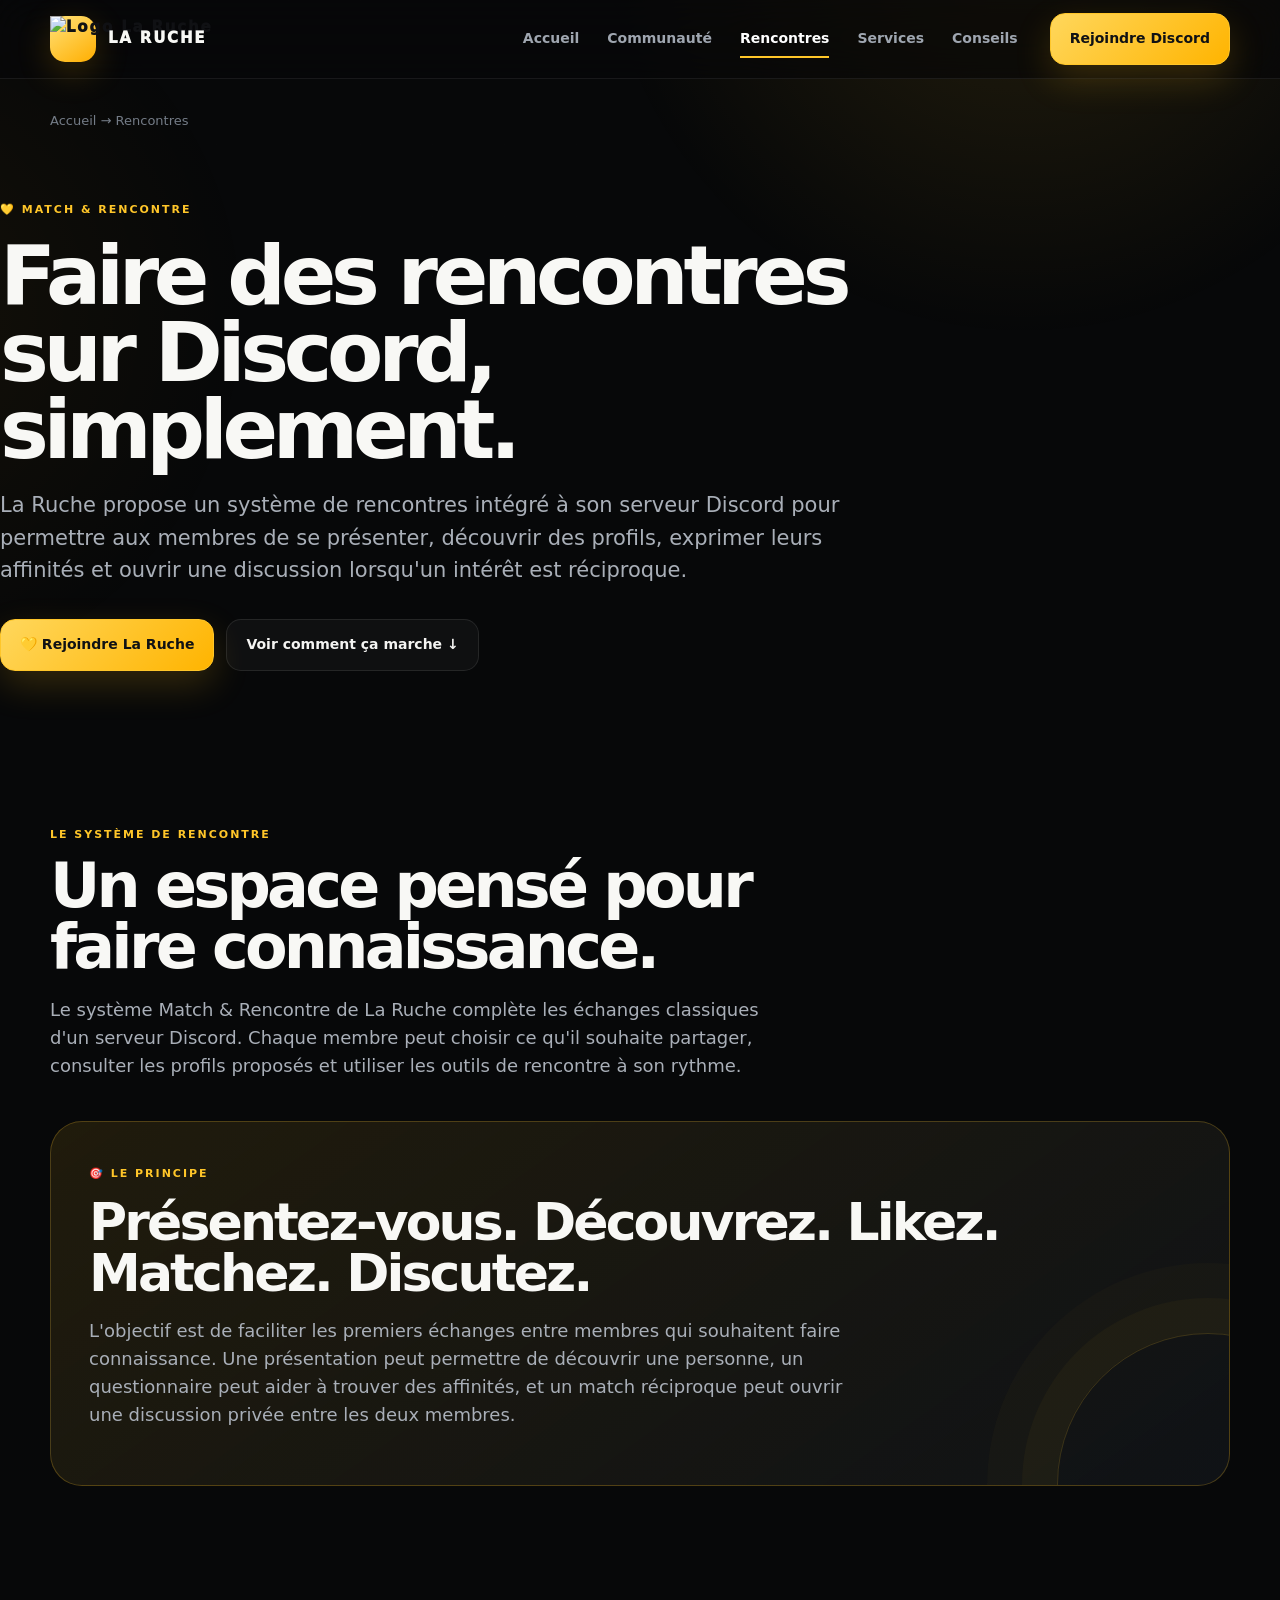
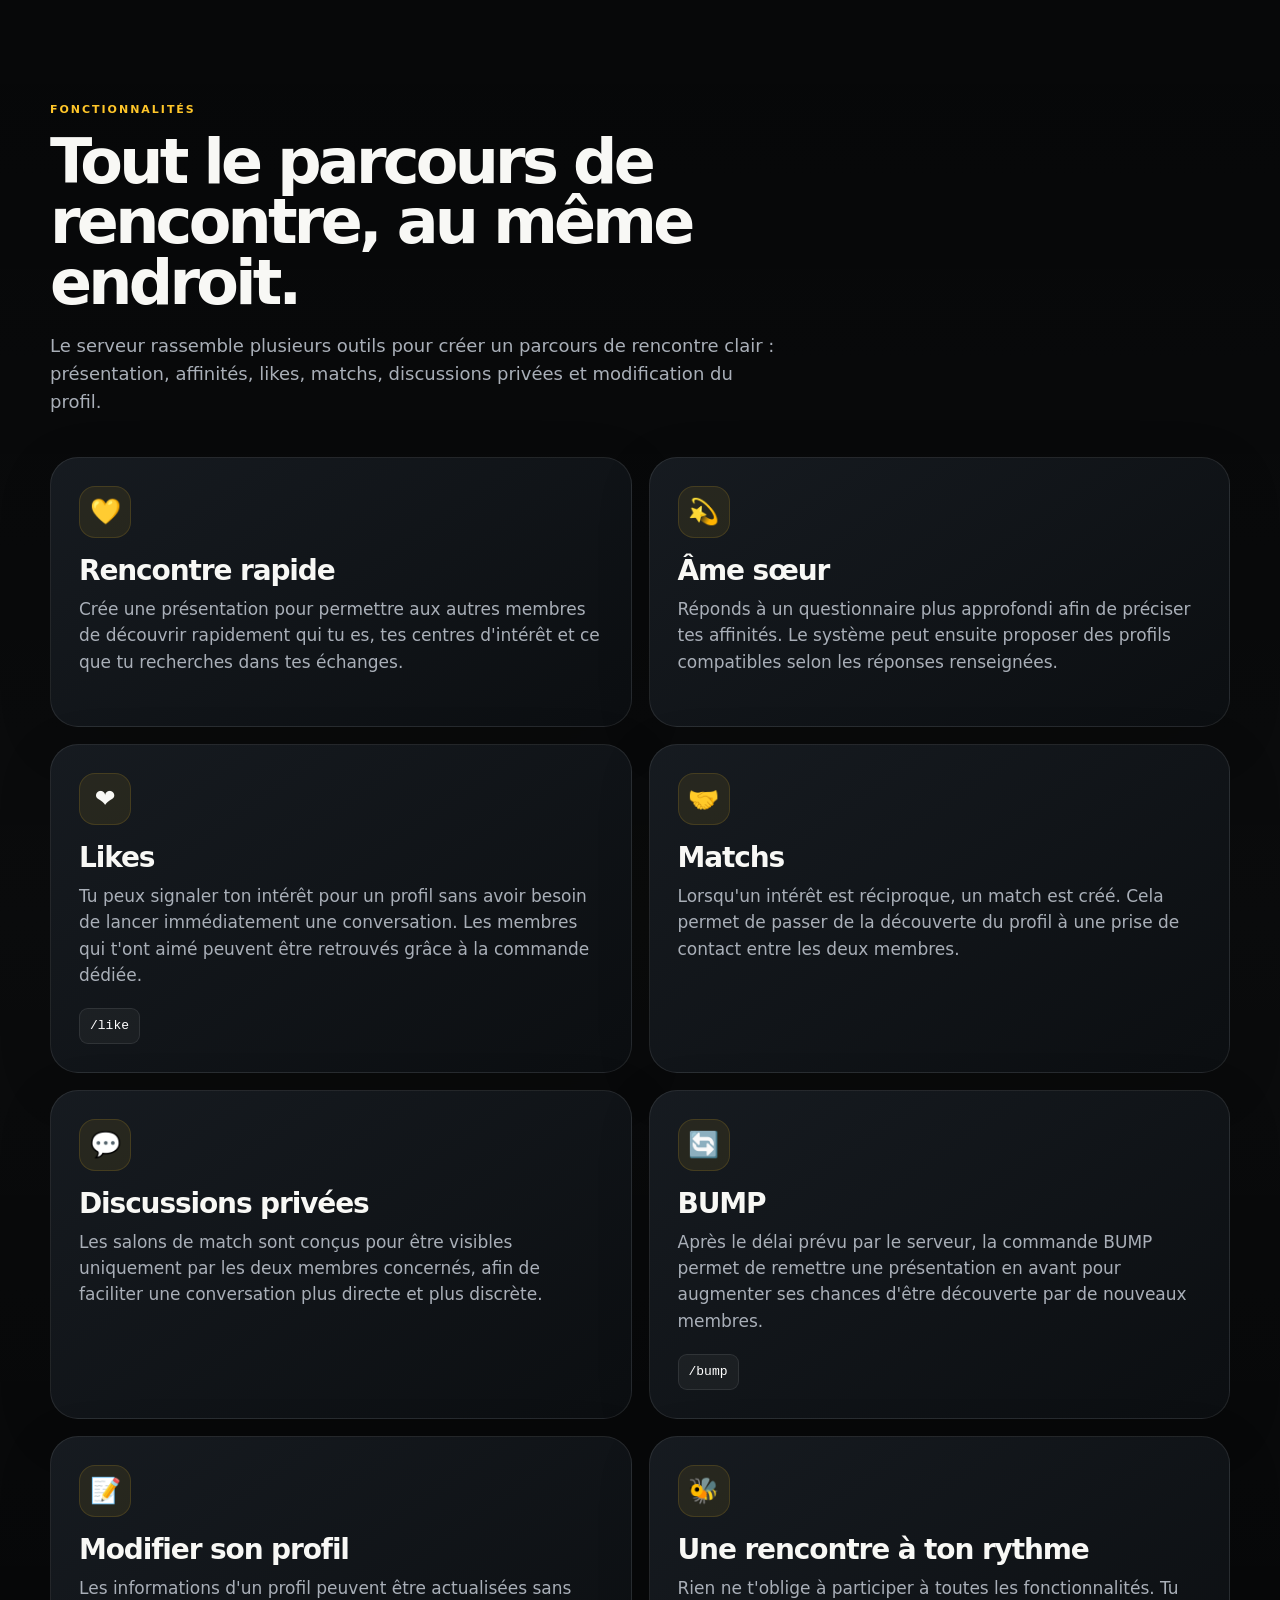
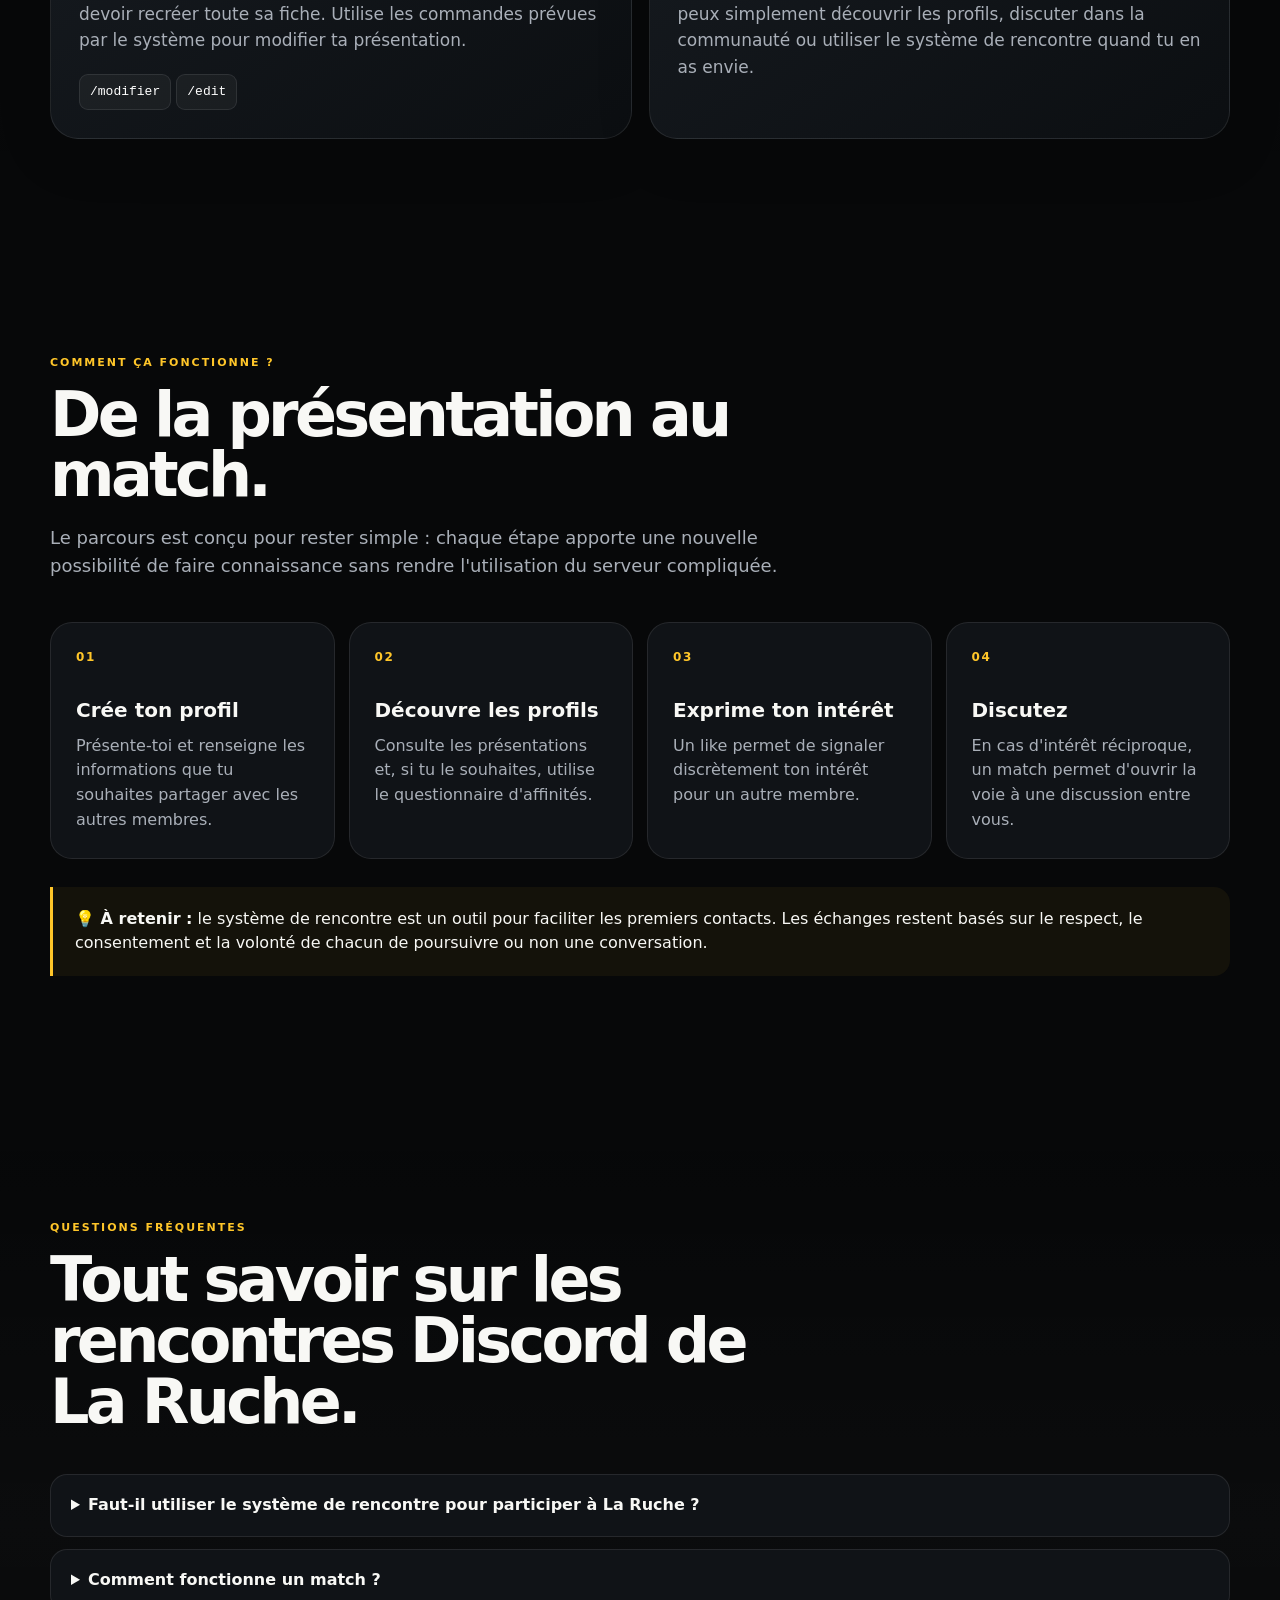
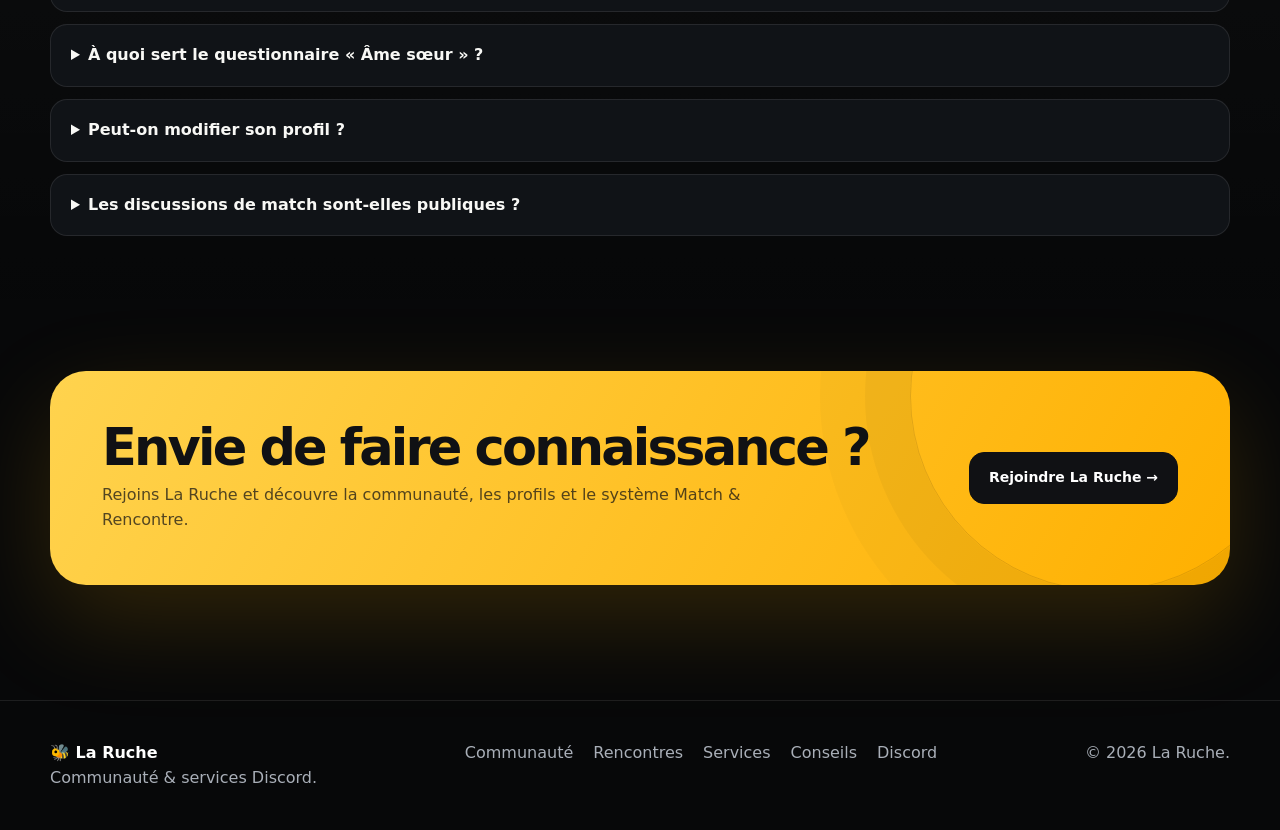
==== rencontres.html @ fea75d02 "Add files via upload" ====
<!doctype html>
<html lang="fr">
<head>
  <meta charset="utf-8">
  <meta name="viewport" content="width=device-width,initial-scale=1">
  <title>Rencontres Discord : Match & Rencontre | La Ruche</title>
  <meta name="description" content="Découvrez le système de rencontres Discord de La Ruche : rencontre rapide, questionnaire d'affinités, likes, matchs, discussions privées et profils personnalisés.">
  <meta name="robots" content="index,follow,max-image-preview:large">
  <link rel="canonical" href="https://laruche.raphael-etienne68.workers.dev/rencontres.html">
  <meta property="og:type" content="website">
  <meta property="og:title" content="Match & Rencontre sur Discord | La Ruche">
  <meta property="og:description" content="Faites connaissance avec les membres de La Ruche grâce à un système de profils, likes, matchs et discussions privées.">
  <meta property="og:url" content="https://laruche.raphael-etienne68.workers.dev/rencontres.html">
  <meta name="twitter:card" content="summary_large_image">
  <link rel="icon" href="/favicon.svg" type="image/svg+xml">
  <link rel="stylesheet" href="/styles.css">
  <style>
    .encounter-hero{padding:65px 0 45px}
    .encounter-hero h1{font-size:clamp(46px,7vw,82px);line-height:.94;letter-spacing:-.065em;margin:16px 0 20px;max-width:1000px}
    .encounter-hero .lead{max-width:850px}
    .encounter-grid{display:grid;grid-template-columns:repeat(2,1fr);gap:17px}
    .encounter-card{min-height:270px}
    .encounter-card .icon{font-size:25px}
    .encounter-card h2{font-size:28px;line-height:1.05;letter-spacing:-.04em;margin:18px 0 10px}
    .encounter-card p{font-size:17px;color:var(--muted);margin:0}
    .encounter-card .command{display:inline-block;margin-top:20px;padding:7px 10px;border:1px solid var(--line);background:rgba(255,255,255,.045);border-radius:9px;color:#fff;font-family:ui-monospace,SFMono-Regular,Menlo,monospace;font-size:13px}
    .encounter-highlight{position:relative;overflow:hidden;border:1px solid var(--line2);border-radius:32px;padding:38px;background:linear-gradient(145deg,rgba(255,198,41,.10),rgba(16,19,23,.96))}
    .encounter-highlight:after{content:"";position:absolute;width:300px;height:300px;right:-130px;bottom:-150px;border:1px solid rgba(255,198,41,.18);border-radius:50%;box-shadow:0 0 0 35px rgba(255,198,41,.035),0 0 0 70px rgba(255,198,41,.02)}
    .encounter-highlight h2{font-size:clamp(32px,4.5vw,52px);line-height:.98;letter-spacing:-.055em;margin:12px 0}
    .encounter-highlight p{max-width:760px;color:var(--muted);font-size:18px}
    .encounter-steps{display:grid;grid-template-columns:repeat(4,1fr);gap:14px}
    .encounter-step{padding:25px;border:1px solid var(--line);background:var(--panel);border-radius:22px}
    .encounter-step strong{display:block;color:var(--gold);font-size:12px;letter-spacing:.14em;margin-bottom:28px}
    .encounter-step h3{font-size:20px;margin:0 0 8px}
    .encounter-step p{color:var(--muted);margin:0}
    .encounter-note{border-left:3px solid var(--gold);background:rgba(255,198,41,.055);padding:20px 22px;border-radius:0 16px 16px 0;margin:28px 0}
    @media(max-width:950px){.encounter-grid,.encounter-steps{grid-template-columns:1fr 1fr}}
    @media(max-width:600px){.encounter-grid,.encounter-steps{grid-template-columns:1fr}.encounter-hero{padding-top:48px}.encounter-highlight{padding:28px}}
  </style>
</head>
<body>
<a class="skip" href="#contenu">Aller au contenu</a>

<nav class="nav">
  <div class="container nav-inner">
    <a class="brand" href="/">
      <span class="brand-mark logo-mark">
        <img src="/assets/laruche-logo.png" alt="Logo La Ruche" width="1254" height="1254">
      </span>
      <span>LA RUCHE</span>
    </a>
    <div class="nav-links">
      <a href="/">Accueil</a>
      <a href="/communaute.html">Communauté</a>
      <a href="/rencontres.html" class="active">Rencontres</a>
      <a href="/services.html">Services</a>
      <a href="/conseils.html">Conseils</a>
    </div>
    <a class="btn btn-gold nav-cta" data-invite href="https://discord.gg/laruche">Rejoindre Discord</a>
    <button class="menu-toggle" data-menu-toggle aria-expanded="false" aria-label="Ouvrir le menu">☰</button>
  </div>
  <div class="mobile-menu" data-mobile-menu>
    <a href="/">Accueil</a>
    <a href="/communaute.html">Communauté</a>
    <a href="/rencontres.html">Rencontres</a>
    <a href="/services.html">Services Discord</a>
    <a href="/conseils.html">Conseils</a>
    <a data-invite href="https://discord.gg/laruche">Rejoindre La Ruche</a>
  </div>
</nav>

<main id="contenu">
  <div class="container breadcrumb">Accueil → Rencontres</div>

  <header class="page-hero encounter-hero">
    <span class="tag">💛 Match & Rencontre</span>
    <h1>Faire des rencontres sur Discord, simplement.</h1>
    <p class="lead">
      La Ruche propose un système de rencontres intégré à son serveur Discord pour permettre aux membres
      de se présenter, découvrir des profils, exprimer leurs affinités et ouvrir une discussion lorsqu'un
      intérêt est réciproque.
    </p>
    <div class="actions">
      <a class="btn btn-gold" data-invite href="https://discord.gg/laruche">💛 Rejoindre La Ruche</a>
      <a class="btn btn-ghost" href="#fonctionnement">Voir comment ça marche ↓</a>
    </div>
  </header>

  <section class="section" id="fonctionnement">
    <div class="container">
      <div class="section-head">
        <span class="tag">Le système de rencontre</span>
        <h2>Un espace pensé pour faire connaissance.</h2>
        <p>
          Le système Match & Rencontre de La Ruche complète les échanges classiques d'un serveur Discord.
          Chaque membre peut choisir ce qu'il souhaite partager, consulter les profils proposés et utiliser
          les outils de rencontre à son rythme.
        </p>
      </div>

      <div class="encounter-highlight">
        <span class="tag">🎯 Le principe</span>
        <h2>Présentez-vous. Découvrez. Likez. Matchez. Discutez.</h2>
        <p>
          L'objectif est de faciliter les premiers échanges entre membres qui souhaitent faire connaissance.
          Une présentation peut permettre de découvrir une personne, un questionnaire peut aider à trouver
          des affinités, et un match réciproque peut ouvrir une discussion privée entre les deux membres.
        </p>
      </div>
    </div>
  </section>

  <section class="section dark">
    <div class="container">
      <div class="section-head">
        <span class="tag">Fonctionnalités</span>
        <h2>Tout le parcours de rencontre, au même endroit.</h2>
        <p>
          Le serveur rassemble plusieurs outils pour créer un parcours de rencontre clair : présentation,
          affinités, likes, matchs, discussions privées et modification du profil.
        </p>
      </div>

      <div class="encounter-grid">
        <article class="card encounter-card">
          <div class="icon">💛</div>
          <h2>Rencontre rapide</h2>
          <p>
            Crée une présentation pour permettre aux autres membres de découvrir rapidement qui tu es,
            tes centres d'intérêt et ce que tu recherches dans tes échanges.
          </p>
        </article>

        <article class="card encounter-card">
          <div class="icon">💫</div>
          <h2>Âme sœur</h2>
          <p>
            Réponds à un questionnaire plus approfondi afin de préciser tes affinités. Le système peut
            ensuite proposer des profils compatibles selon les réponses renseignées.
          </p>
        </article>

        <article class="card encounter-card">
          <div class="icon">❤️</div>
          <h2>Likes</h2>
          <p>
            Tu peux signaler ton intérêt pour un profil sans avoir besoin de lancer immédiatement une
            conversation. Les membres qui t'ont aimé peuvent être retrouvés grâce à la commande dédiée.
          </p>
          <span class="command">/like</span>
        </article>

        <article class="card encounter-card">
          <div class="icon">🤝</div>
          <h2>Matchs</h2>
          <p>
            Lorsqu'un intérêt est réciproque, un match est créé. Cela permet de passer de la découverte
            du profil à une prise de contact entre les deux membres.
          </p>
        </article>

        <article class="card encounter-card">
          <div class="icon">💬</div>
          <h2>Discussions privées</h2>
          <p>
            Les salons de match sont conçus pour être visibles uniquement par les deux membres concernés,
            afin de faciliter une conversation plus directe et plus discrète.
          </p>
        </article>

        <article class="card encounter-card">
          <div class="icon">🔄</div>
          <h2>BUMP</h2>
          <p>
            Après le délai prévu par le serveur, la commande BUMP permet de remettre une présentation
            en avant pour augmenter ses chances d'être découverte par de nouveaux membres.
          </p>
          <span class="command">/bump</span>
        </article>

        <article class="card encounter-card">
          <div class="icon">📝</div>
          <h2>Modifier son profil</h2>
          <p>
            Les informations d'un profil peuvent être actualisées sans devoir recréer toute sa fiche.
            Utilise les commandes prévues par le système pour modifier ta présentation.
          </p>
          <span class="command">/modifier</span>
          <span class="command">/edit</span>
        </article>

        <article class="card encounter-card">
          <div class="icon">🐝</div>
          <h2>Une rencontre à ton rythme</h2>
          <p>
            Rien ne t'oblige à participer à toutes les fonctionnalités. Tu peux simplement découvrir
            les profils, discuter dans la communauté ou utiliser le système de rencontre quand tu en as envie.
          </p>
        </article>
      </div>
    </div>
  </section>

  <section class="section">
    <div class="container">
      <div class="section-head">
        <span class="tag">Comment ça fonctionne ?</span>
        <h2>De la présentation au match.</h2>
        <p>
          Le parcours est conçu pour rester simple : chaque étape apporte une nouvelle possibilité de
          faire connaissance sans rendre l'utilisation du serveur compliquée.
        </p>
      </div>

      <div class="encounter-steps">
        <article class="encounter-step">
          <strong>01</strong>
          <h3>Crée ton profil</h3>
          <p>Présente-toi et renseigne les informations que tu souhaites partager avec les autres membres.</p>
        </article>
        <article class="encounter-step">
          <strong>02</strong>
          <h3>Découvre les profils</h3>
          <p>Consulte les présentations et, si tu le souhaites, utilise le questionnaire d'affinités.</p>
        </article>
        <article class="encounter-step">
          <strong>03</strong>
          <h3>Exprime ton intérêt</h3>
          <p>Un like permet de signaler discrètement ton intérêt pour un autre membre.</p>
        </article>
        <article class="encounter-step">
          <strong>04</strong>
          <h3>Discutez</h3>
          <p>En cas d'intérêt réciproque, un match permet d'ouvrir la voie à une discussion entre vous.</p>
        </article>
      </div>

      <div class="encounter-note">
        <strong>💡 À retenir :</strong>
        le système de rencontre est un outil pour faciliter les premiers contacts. Les échanges restent
        basés sur le respect, le consentement et la volonté de chacun de poursuivre ou non une conversation.
      </div>
    </div>
  </section>

  <section class="section dark">
    <div class="container">
      <div class="section-head">
        <span class="tag">Questions fréquentes</span>
        <h2>Tout savoir sur les rencontres Discord de La Ruche.</h2>
      </div>

      <div class="faq">
        <details>
          <summary>Faut-il utiliser le système de rencontre pour participer à La Ruche ?</summary>
          <p>Non. Le système Match & Rencontre est une fonctionnalité du serveur. Tu peux participer à la communauté, discuter et jouer sans créer de profil de rencontre.</p>
        </details>
        <details>
          <summary>Comment fonctionne un match ?</summary>
          <p>Un match intervient lorsqu'un intérêt est réciproque. Le système peut alors permettre aux deux membres concernés d'accéder à une discussion dédiée.</p>
        </details>
        <details>
          <summary>À quoi sert le questionnaire « Âme sœur » ?</summary>
          <p>Il sert à recueillir davantage d'informations sur les goûts et préférences renseignés par un membre afin de proposer des profils présentant des affinités.</p>
        </details>
        <details>
          <summary>Peut-on modifier son profil ?</summary>
          <p>Oui. Les commandes prévues par le système permettent de modifier les informations d'un profil sans devoir recommencer toute la démarche.</p>
        </details>
        <details>
          <summary>Les discussions de match sont-elles publiques ?</summary>
          <p>Le fonctionnement prévu par La Ruche limite la visibilité des salons de match aux deux membres concernés.</p>
        </details>
      </div>
    </div>
  </section>

  <section class="cta">
    <div class="container">
      <div class="cta-box reveal">
        <div>
          <h2>Envie de faire connaissance ?</h2>
          <p>Rejoins La Ruche et découvre la communauté, les profils et le système Match & Rencontre.</p>
        </div>
        <a class="btn" data-invite href="https://discord.gg/laruche">Rejoindre La Ruche →</a>
        <div class="cta-pattern"></div>
      </div>
    </div>
  </section>
</main>

<footer>
  <div class="container footer-inner">
    <div>
      <div class="footer-brand">🐝 La Ruche</div>
      <div>Communauté & services Discord.</div>
    </div>
    <div class="footer-links">
      <a href="/communaute.html">Communauté</a>
      <a href="/rencontres.html">Rencontres</a>
      <a href="/services.html">Services</a>
      <a href="/conseils.html">Conseils</a>
      <a data-invite href="https://discord.gg/laruche">Discord</a>
    </div>
    <div>© <span data-year></span> La Ruche.</div>
  </div>
</footer>

<script src="/script.js"></script>
<script type="application/ld+json">
{
  "@context":"https://schema.org",
  "@type":"WebPage",
  "name":"Match & Rencontre sur Discord | La Ruche",
  "url":"https://laruche.raphael-etienne68.workers.dev/rencontres.html",
  "inLanguage":"fr-FR",
  "description":"Système de rencontres Discord de La Ruche avec profils, likes, matchs, discussions privées et questionnaire d'affinités.",
  "isPartOf":{"@type":"WebSite","name":"La Ruche","url":"https://laruche.raphael-etienne68.workers.dev/"}
}
</script>
<script type="application/ld+json">
{
  "@context":"https://schema.org",
  "@type":"FAQPage",
  "mainEntity":[
    {"@type":"Question","name":"Faut-il utiliser le système de rencontre pour participer à La Ruche ?","acceptedAnswer":{"@type":"Answer","text":"Non. Le système Match & Rencontre est une fonctionnalité du serveur. Tu peux participer à la communauté, discuter et jouer sans créer de profil de rencontre."}},
    {"@type":"Question","name":"Comment fonctionne un match ?","acceptedAnswer":{"@type":"Answer","text":"Un match intervient lorsqu'un intérêt est réciproque et peut permettre aux deux membres concernés d'accéder à une discussion dédiée."}},
    {"@type":"Question","name":"À quoi sert le questionnaire Âme sœur ?","acceptedAnswer":{"@type":"Answer","text":"Il recueille davantage d'informations sur les goûts et préférences renseignés par un membre afin de proposer des profils présentant des affinités."}},
    {"@type":"Question","name":"Peut-on modifier son profil ?","acceptedAnswer":{"@type":"Answer","text":"Oui. Les commandes prévues par le système permettent de modifier les informations d'un profil."}},
    {"@type":"Question","name":"Les discussions de match sont-elles publiques ?","acceptedAnswer":{"@type":"Answer","text":"Le fonctionnement prévu par La Ruche limite la visibilité des salons de match aux deux membres concernés."}}
  ]
}
</script>
</body>
</html>
---- styles.css ----
:root{
  --bg:#070809;--bg2:#0b0d0f;--panel:#101317;--panel2:#14181d;--panel3:#191e24;
  --gold:#ffc629;--gold2:#ffb000;--gold3:#ffe27a;--ink:#101114;--text:#f8f8f5;--muted:#a9afb8;--muted2:#747c87;
  --line:rgba(255,255,255,.09);--line2:rgba(255,198,41,.24);--max:1180px;--radius:28px;
  --shadow:0 30px 90px rgba(0,0,0,.34);--ease:cubic-bezier(.2,.75,.2,1)
}
*{box-sizing:border-box}html{scroll-behavior:smooth}body{margin:0;background:var(--bg);color:var(--text);font-family:Inter,ui-sans-serif,system-ui,-apple-system,BlinkMacSystemFont,"Segoe UI",sans-serif;line-height:1.55;-webkit-font-smoothing:antialiased;overflow-x:hidden}body:before{content:"";position:fixed;inset:0;pointer-events:none;z-index:-2;background:radial-gradient(circle at 80% -10%,rgba(255,198,41,.12),transparent 30%),radial-gradient(circle at -10% 35%,rgba(255,174,0,.06),transparent 25%)}body:after{content:"";position:fixed;inset:0;pointer-events:none;z-index:-1;opacity:.32;background-image:linear-gradient(rgba(255,255,255,.018) 1px,transparent 1px),linear-gradient(90deg,rgba(255,255,255,.018) 1px,transparent 1px);background-size:72px 72px;mask-image:linear-gradient(to bottom,black,transparent 80%)}
a{color:inherit;text-decoration:none}.container{width:min(calc(100% - 48px),var(--max));margin:auto}.skip{position:absolute;left:-999px;top:10px}.skip:focus{left:10px;z-index:999;background:#fff;color:#000;padding:10px 14px;border-radius:8px}
.nav{position:sticky;top:0;z-index:100;background:rgba(7,8,9,.72);backdrop-filter:blur(22px) saturate(150%);border-bottom:1px solid rgba(255,255,255,.07)}.nav-inner{min-height:78px;display:flex;align-items:center;gap:24px}.brand{display:flex;align-items:center;gap:12px;font-size:15px;font-weight:950;letter-spacing:.12em}.brand-mark{width:46px;height:46px;border-radius:15px;display:grid;place-items:center;background:linear-gradient(145deg,#ffe27a,#ffae00);box-shadow:0 10px 35px rgba(255,179,0,.2);color:#101114}.brand-mark svg{width:28px;height:28px}.nav-links{display:flex;align-items:center;gap:28px;margin-left:auto;color:#9fa6b0;font-size:14px;font-weight:700}.nav-links a{position:relative;padding:28px 0}.nav-links a:after{content:"";position:absolute;left:0;right:100%;bottom:20px;height:2px;background:var(--gold);transition:right .25s var(--ease)}.nav-links a:hover,.nav-links a.active{color:#fff}.nav-links a:hover:after,.nav-links a.active:after{right:0}.nav-cta{margin-left:8px}.menu-toggle{display:none;background:none;border:0;color:#fff;font-size:25px}
.btn{display:inline-flex;align-items:center;justify-content:center;gap:9px;padding:14px 19px;border-radius:15px;border:1px solid var(--line);font-weight:900;font-size:14px;transition:transform .25s var(--ease),box-shadow .25s,background .25s,border-color .25s;cursor:pointer}.btn:hover{transform:translateY(-3px)}.btn-gold{background:linear-gradient(135deg,#ffd75c,#ffb400);color:#101114;border-color:#ffc629;box-shadow:0 14px 36px rgba(255,190,20,.18)}.btn-gold:hover{box-shadow:0 18px 48px rgba(255,190,20,.3)}.btn-dark{background:#0d0f12;color:#fff;border-color:rgba(0,0,0,.12)}.btn-ghost{background:rgba(255,255,255,.035);color:#f4f4f2}.btn-ghost:hover{background:rgba(255,198,41,.07);border-color:var(--line2)}
.hero{position:relative;overflow:hidden;padding:92px 0 70px}.hero-grid{display:grid;grid-template-columns:1.02fr .98fr;gap:62px;align-items:center}.eyebrow,.tag{display:inline-flex;align-items:center;gap:8px;color:var(--gold);font-weight:900;font-size:11px;letter-spacing:.18em;text-transform:uppercase}.eyebrow{padding:8px 12px;border:1px solid var(--line2);background:rgba(255,198,41,.055);border-radius:999px}.hero h1{font-size:clamp(52px,7.2vw,92px);line-height:.9;letter-spacing:-.075em;margin:25px 0 25px;max-width:820px}.hero h1 .gold{color:var(--gold)}.hero h1 .outline{color:transparent;-webkit-text-stroke:1px rgba(255,255,255,.5)}.lead{font-size:clamp(17px,2vw,21px);line-height:1.55;color:var(--muted);max-width:720px}.actions{display:flex;gap:12px;flex-wrap:wrap;margin-top:32px}.hero-meta{display:flex;gap:20px;flex-wrap:wrap;margin-top:25px;color:var(--muted2);font-size:12px}.meta-item{display:flex;align-items:center;gap:8px}.live{width:7px;height:7px;border-radius:50%;background:#51e98b;box-shadow:0 0 0 6px rgba(81,233,139,.08)}
.hero-art{position:relative;min-height:590px;border-radius:38px;border:1px solid var(--line);background:linear-gradient(145deg,#15191e,#0b0d10 68%);box-shadow:var(--shadow);overflow:hidden}.hero-art:before{content:"";position:absolute;inset:-30%;background:conic-gradient(from 10deg,transparent 0 65%,rgba(255,198,41,.11),transparent 78%);animation:spin 18s linear infinite}.hero-art:after{content:"";position:absolute;inset:0;background:radial-gradient(circle at 50% 38%,rgba(255,198,41,.2),transparent 28%),radial-gradient(circle at 70% 80%,rgba(255,174,0,.09),transparent 28%)}
.honeycomb{position:absolute;inset:0;opacity:.45;background-image:linear-gradient(30deg,transparent 42%,rgba(255,198,41,.13) 43%,rgba(255,198,41,.13) 57%,transparent 58%),linear-gradient(150deg,transparent 42%,rgba(255,198,41,.08) 43%,rgba(255,198,41,.08) 57%,transparent 58%);background-size:92px 158px;transform:rotate(5deg) scale(1.1)}.orbit{position:absolute;left:50%;top:43%;width:360px;height:360px;transform:translate(-50%,-50%);border:1px solid rgba(255,198,41,.18);border-radius:50%;box-shadow:0 0 0 34px rgba(255,198,41,.025),0 0 0 70px rgba(255,198,41,.018)}.orbit:before,.orbit:after{content:"";position:absolute;width:8px;height:8px;border-radius:50%;background:var(--gold);box-shadow:0 0 18px var(--gold)}.orbit:before{top:20px;left:70px}.orbit:after{bottom:46px;right:24px}.core{position:absolute;left:50%;top:43%;transform:translate(-50%,-50%);width:210px;height:210px;border-radius:42px;display:grid;place-items:center;background:transparent;box-shadow:0 0 0 15px rgba(255,198,41,.055),0 28px 90px rgba(255,174,0,.28);z-index:2;overflow:hidden}.hero-logo{width:210px;height:210px;display:block;object-fit:cover}.art-label{position:absolute;left:50%;top:70%;transform:translateX(-50%);z-index:4;text-align:center;white-space:nowrap}.art-label strong{display:block;font-size:18px}.art-label span{font-size:12px;color:var(--muted2)}.float-card{position:absolute;z-index:5;display:flex;align-items:center;gap:11px;padding:13px 15px;border:1px solid rgba(255,255,255,.1);background:rgba(10,12,15,.86);backdrop-filter:blur(15px);border-radius:17px;box-shadow:0 20px 60px rgba(0,0,0,.28);font-size:12px;animation:float 5s ease-in-out infinite}.float-card b{display:block;font-size:13px}.float-card span{color:var(--muted2);display:block}.float-icon{width:36px;height:36px;border-radius:11px;display:grid;place-items:center;background:rgba(255,198,41,.1)}.f1{left:22px;top:25%;animation-delay:-1s}.f2{right:20px;top:19%;animation-delay:-2.2s}.f3{left:45px;bottom:12%;animation-delay:-3.1s}.f4{right:28px;bottom:23%;animation-delay:-.4s}
.section{padding:105px 0}.section.dark{background:linear-gradient(180deg,transparent,rgba(255,255,255,.018),transparent)}.section-head{max-width:780px;margin-bottom:42px}.section h2{font-size:clamp(35px,5.2vw,62px);line-height:.98;letter-spacing:-.06em;margin:11px 0 16px}.section-head p{font-size:18px;color:var(--muted);max-width:730px}.grid{display:grid;grid-template-columns:repeat(3,1fr);gap:17px}.card{position:relative;background:linear-gradient(145deg,rgba(24,29,35,.92),rgba(12,15,18,.96));border:1px solid var(--line);border-radius:var(--radius);padding:28px;box-shadow:0 14px 55px rgba(0,0,0,.14);transition:transform .3s var(--ease),border-color .3s,box-shadow .3s,background .3s;overflow:hidden}.card:before{content:"";position:absolute;inset:0;background:linear-gradient(135deg,rgba(255,198,41,.07),transparent 35%);opacity:0;transition:opacity .3s}.card:hover{transform:translateY(-7px);border-color:var(--line2);box-shadow:0 24px 70px rgba(0,0,0,.28)}.card:hover:before{opacity:1}.icon{position:relative;width:52px;height:52px;display:grid;place-items:center;border-radius:16px;background:rgba(255,198,41,.08);border:1px solid rgba(255,198,41,.14);font-size:24px}.card h3{font-size:21px;letter-spacing:-.03em;margin:18px 0 8px}.card p{color:var(--muted);margin:0}.community-card{min-height:225px}.number{position:absolute;right:22px;top:19px;font-size:12px;color:rgba(255,255,255,.18);font-weight:900}
.service-grid{grid-template-columns:repeat(2,1fr)}.service-card{min-height:235px;padding:32px 34px}.service-card:after{content:"↗";position:absolute;right:25px;top:23px;color:rgba(255,198,41,.6);font-size:20px}.service-card .icon{border-radius:14px}.service-card h3{font-size:25px}.service-card p{max-width:530px}.service-card:hover{background:linear-gradient(145deg,rgba(32,37,44,.98),rgba(13,16,19,.98))}
.bento{display:grid;grid-template-columns:1.15fr .85fr;gap:17px}.feature{min-height:430px;display:flex;align-items:flex-end}.feature .feature-copy{position:relative;z-index:2;max-width:650px}.feature h3{font-size:43px;line-height:1.02;letter-spacing:-.05em;margin:17px 0 10px}.feature p{font-size:17px}.feature:after{content:"";position:absolute;width:330px;height:330px;right:-120px;bottom:-140px;border-radius:50%;background:radial-gradient(circle,rgba(255,198,41,.25),transparent 70%)}.stack{display:grid;gap:17px}.mini-feature{min-height:206px}.mini-feature h3{font-size:23px}.split{display:grid;grid-template-columns:1fr 1fr;gap:17px}.panel{position:relative;overflow:hidden;border-radius:32px;padding:36px;background:linear-gradient(145deg,rgba(255,198,41,.1),rgba(16,19,23,.96));border:1px solid var(--line2)}.panel:nth-child(2){background:linear-gradient(145deg,rgba(255,255,255,.045),rgba(16,19,23,.96));border-color:var(--line)}.panel h2{font-size:36px;line-height:1.02;letter-spacing:-.05em;margin:13px 0}.panel p{color:var(--muted);max-width:560px}.panel .panel-orb{position:absolute;right:-100px;bottom:-130px;width:300px;height:300px;border:1px solid rgba(255,198,41,.16);border-radius:50%;box-shadow:0 0 0 35px rgba(255,198,41,.03),0 0 0 70px rgba(255,198,41,.02)}
.steps{display:grid;grid-template-columns:repeat(3,1fr);gap:17px;counter-reset:step}.step{padding:30px;border:1px solid var(--line);background:var(--panel);border-radius:25px}.step:before{counter-increment:step;content:"0" counter(step);display:block;color:var(--gold);font-size:12px;font-weight:950;letter-spacing:.12em;margin-bottom:35px}.step h3{font-size:24px;margin:0 0 8px}.step p{color:var(--muted);margin:0}
.marquee{border-top:1px solid var(--line);border-bottom:1px solid var(--line);overflow:hidden;padding:16px 0;color:#777f8a;font-size:11px;font-weight:900;letter-spacing:.2em;text-transform:uppercase;white-space:nowrap}.marquee-track{display:inline-flex;gap:34px;animation:marquee 28s linear infinite}.marquee b{color:var(--gold)}
.cta{padding:30px 0 115px}.cta-box{position:relative;overflow:hidden;border-radius:36px;padding:52px;background:linear-gradient(120deg,#ffd34e,#ffb000);color:#101114;display:flex;align-items:center;justify-content:space-between;gap:30px;box-shadow:0 35px 100px rgba(255,179,0,.17)}.cta-box h2{font-size:clamp(32px,4vw,51px);line-height:.98;margin:0 0 10px;letter-spacing:-.055em}.cta-box p{margin:0;max-width:680px;color:rgba(16,17,20,.72)}.cta-box .btn{background:#101114;color:#fff;border-color:#101114}.cta-pattern{position:absolute;right:-70px;top:-170px;width:390px;height:390px;border:1px solid rgba(16,17,20,.13);border-radius:50%;box-shadow:0 0 0 45px rgba(16,17,20,.035),0 0 0 90px rgba(16,17,20,.025)}
.breadcrumb{padding:32px 0 0;color:var(--muted2);font-size:13px}.page-hero{padding:65px 0 42px}.page-hero h1{font-size:clamp(45px,6.8vw,82px);line-height:.94;letter-spacing:-.065em;margin:16px 0 19px;max-width:920px}.page-hero .lead{max-width:820px}.prose{max-width:850px}.prose p,.prose li{color:#c9cdd2;font-size:18px}.prose h2{font-size:38px;margin-top:52px;line-height:1}.prose h3{font-size:24px;margin-top:32px}.note{border-left:3px solid var(--gold);background:rgba(255,198,41,.06);padding:18px 20px;border-radius:0 16px 16px 0;margin:26px 0}.faq{display:grid;gap:12px}.faq details{background:var(--panel);border:1px solid var(--line);border-radius:17px;padding:18px 20px}.faq summary{cursor:pointer;font-weight:850}.faq p{color:var(--muted)}footer{border-top:1px solid var(--line);padding:40px 0;color:var(--muted)}.footer-inner{display:flex;justify-content:space-between;gap:20px;flex-wrap:wrap}.footer-brand{color:#fff;font-weight:900}.footer-links{display:flex;gap:20px;flex-wrap:wrap}.footer-links a:hover{color:#fff}
.reveal{opacity:0;transform:translateY(20px);transition:opacity .75s var(--ease),transform .75s var(--ease)}.reveal.visible{opacity:1;transform:none}.delay-1{transition-delay:.08s}.delay-2{transition-delay:.16s}.delay-3{transition-delay:.24s}
@keyframes float{0%,100%{transform:translateY(0)}50%{transform:translateY(-9px)}}@keyframes spin{to{transform:rotate(360deg)}}@keyframes marquee{to{transform:translateX(-50%)}}
@media(max-width:950px){.container{width:min(calc(100% - 32px),var(--max))}.nav-links{display:none}.menu-toggle{display:block;margin-left:auto}.nav-cta{margin-left:0}.hero{padding-top:68px}.hero-grid{grid-template-columns:1fr;gap:40px}.hero-art{min-height:520px}.grid,.service-grid,.split,.bento,.steps{grid-template-columns:1fr}.section{padding:82px 0}.feature{min-height:360px}.cta-box{align-items:flex-start;flex-direction:column}}
@media(max-width:600px){.container{width:min(calc(100% - 24px),var(--max))}.nav-inner{min-height:70px}.brand{font-size:13px}.brand-mark{width:40px;height:40px;border-radius:13px}.nav-cta{padding:11px 13px;font-size:12px}.hero{padding:55px 0 45px}.hero h1{font-size:52px}.lead{font-size:17px}.hero-art{min-height:420px;border-radius:28px}.orbit{width:270px;height:270px}.core{width:165px;height:165px;border-radius:34px}.hero-logo{width:165px;height:165px}.art-label{top:71%}.float-card{padding:10px 11px}.float-icon{width:32px;height:32px}.f1{left:12px;top:16%}.f2{right:12px;top:12%}.f3{left:20px;bottom:10%}.f4{right:12px;bottom:21%}.section h2{font-size:39px}.card{padding:23px}.service-card{min-height:auto;padding:26px}.feature h3{font-size:33px}.panel{padding:28px}.panel h2{font-size:31px}.cta-box{padding:34px 26px}.footer-inner{display:grid}.footer-links{gap:13px}.breadcrumb{padding-top:24px}}
@media(prefers-reduced-motion:reduce){html{scroll-behavior:auto}.reveal{opacity:1;transform:none;transition:none}.card,.btn,.float-card{transition:none}.hero-art:before,.float-card,.marquee-track{animation:none}}

.mobile-menu{display:none}.mobile-menu.open{display:grid;padding:12px 16px 18px;border-top:1px solid var(--line);background:rgba(7,8,9,.96)}.mobile-menu a{padding:12px 8px;color:#c8cdd4;font-weight:750;border-radius:10px}.mobile-menu a:hover{background:rgba(255,198,41,.06);color:#fff}.mobile-menu a:last-child{color:#101114;background:var(--gold);text-align:center;margin-top:7px}
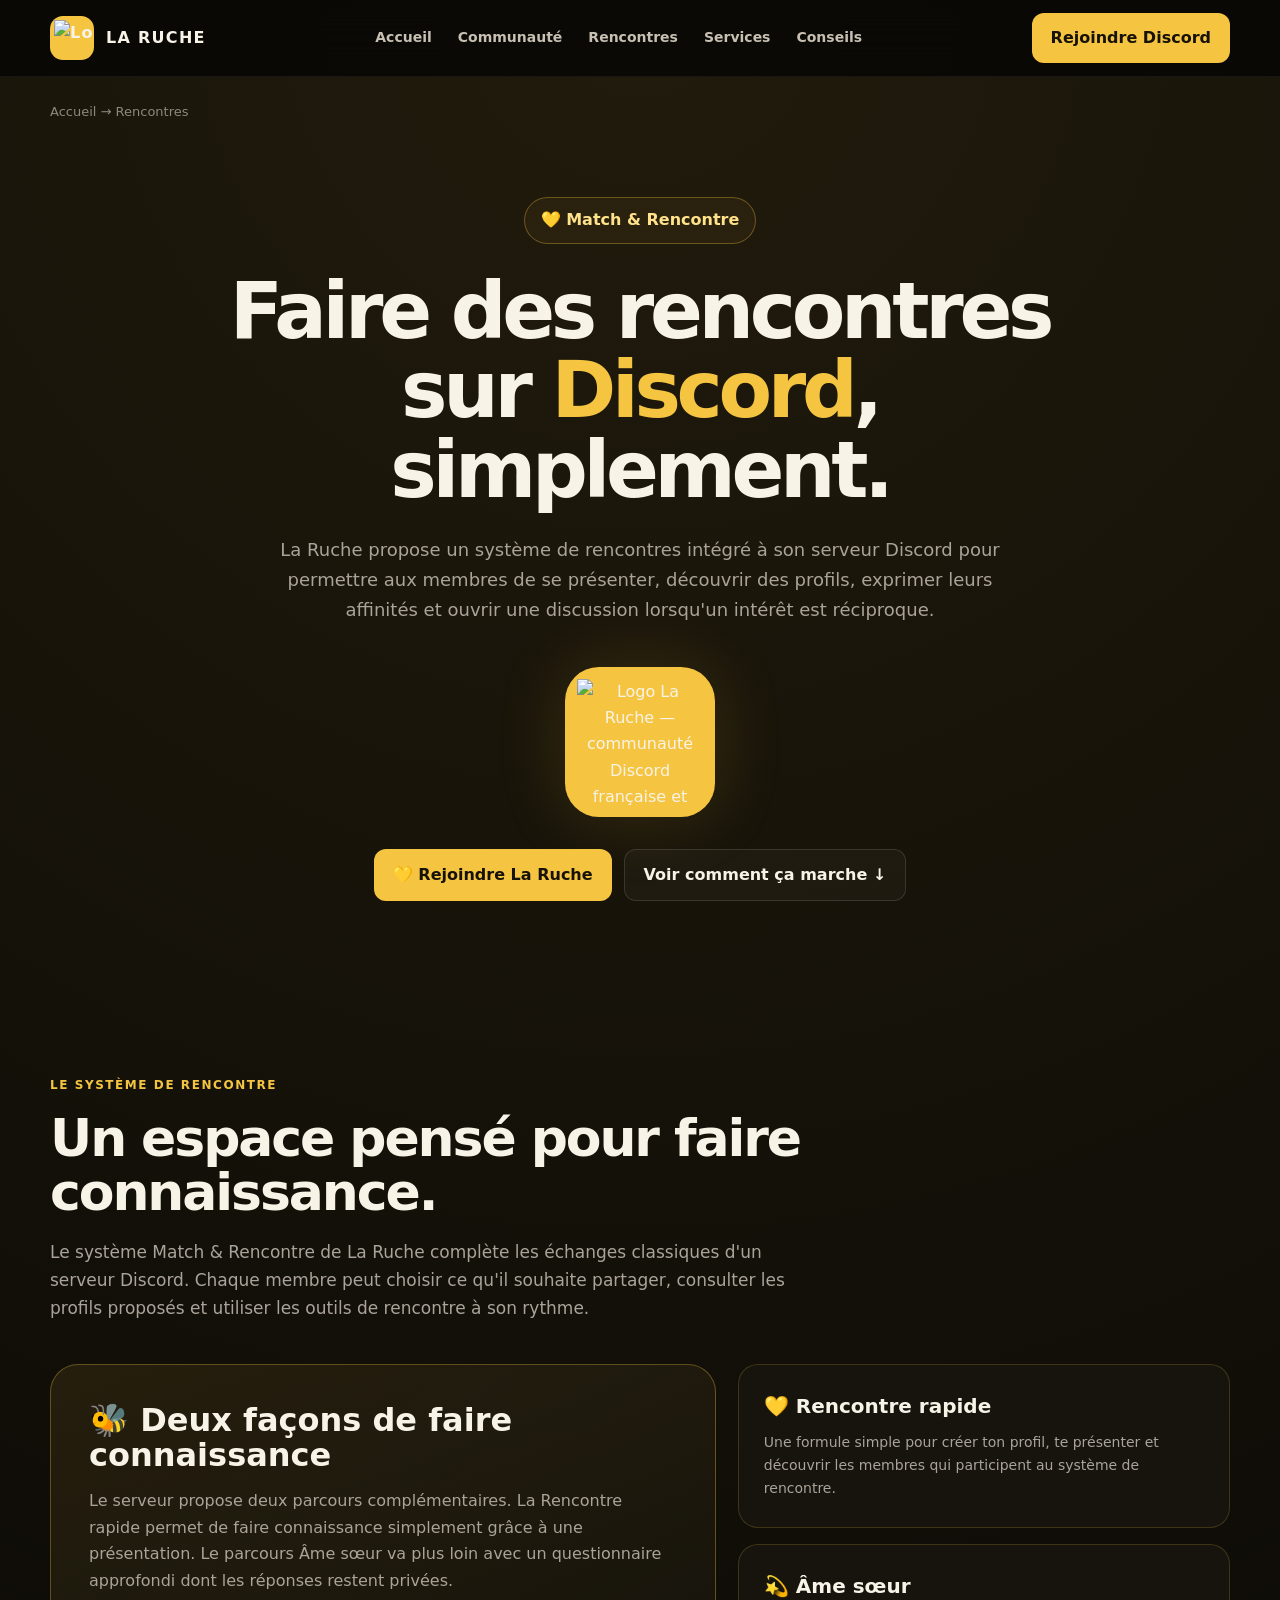
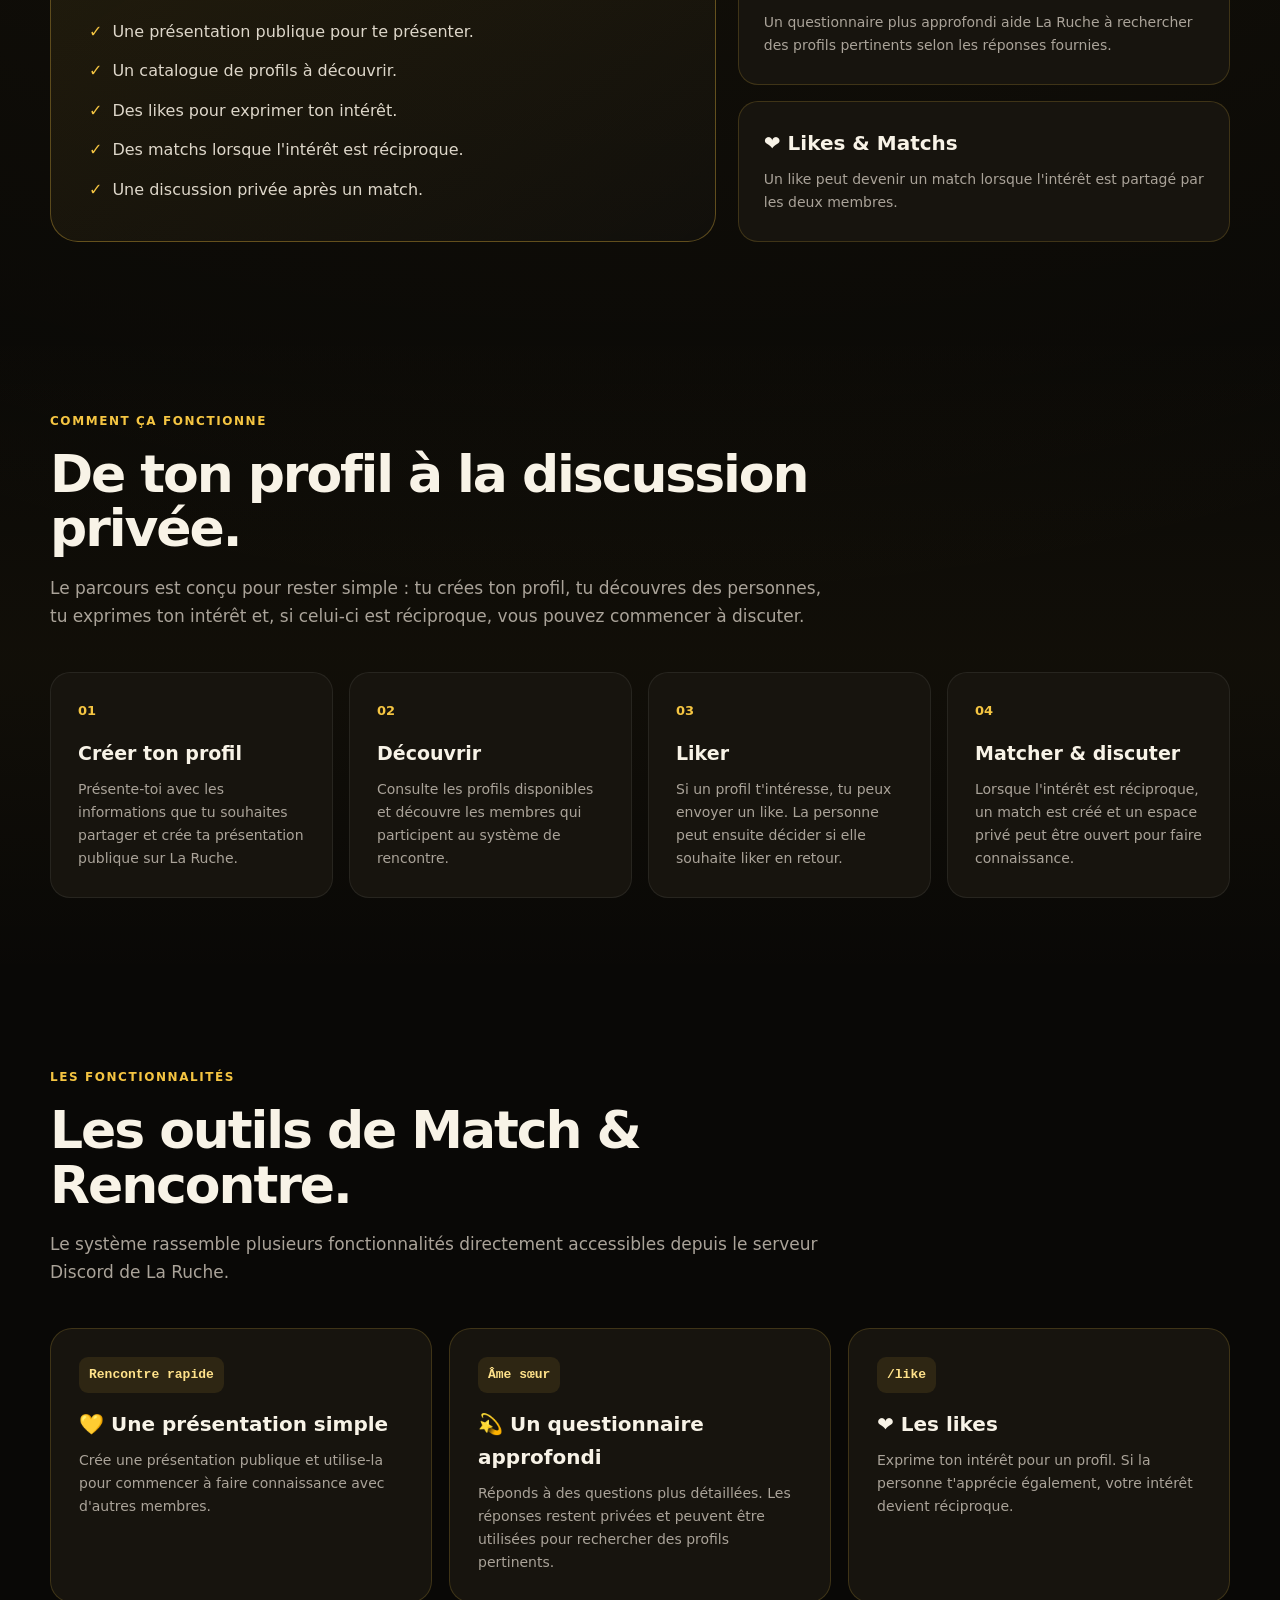
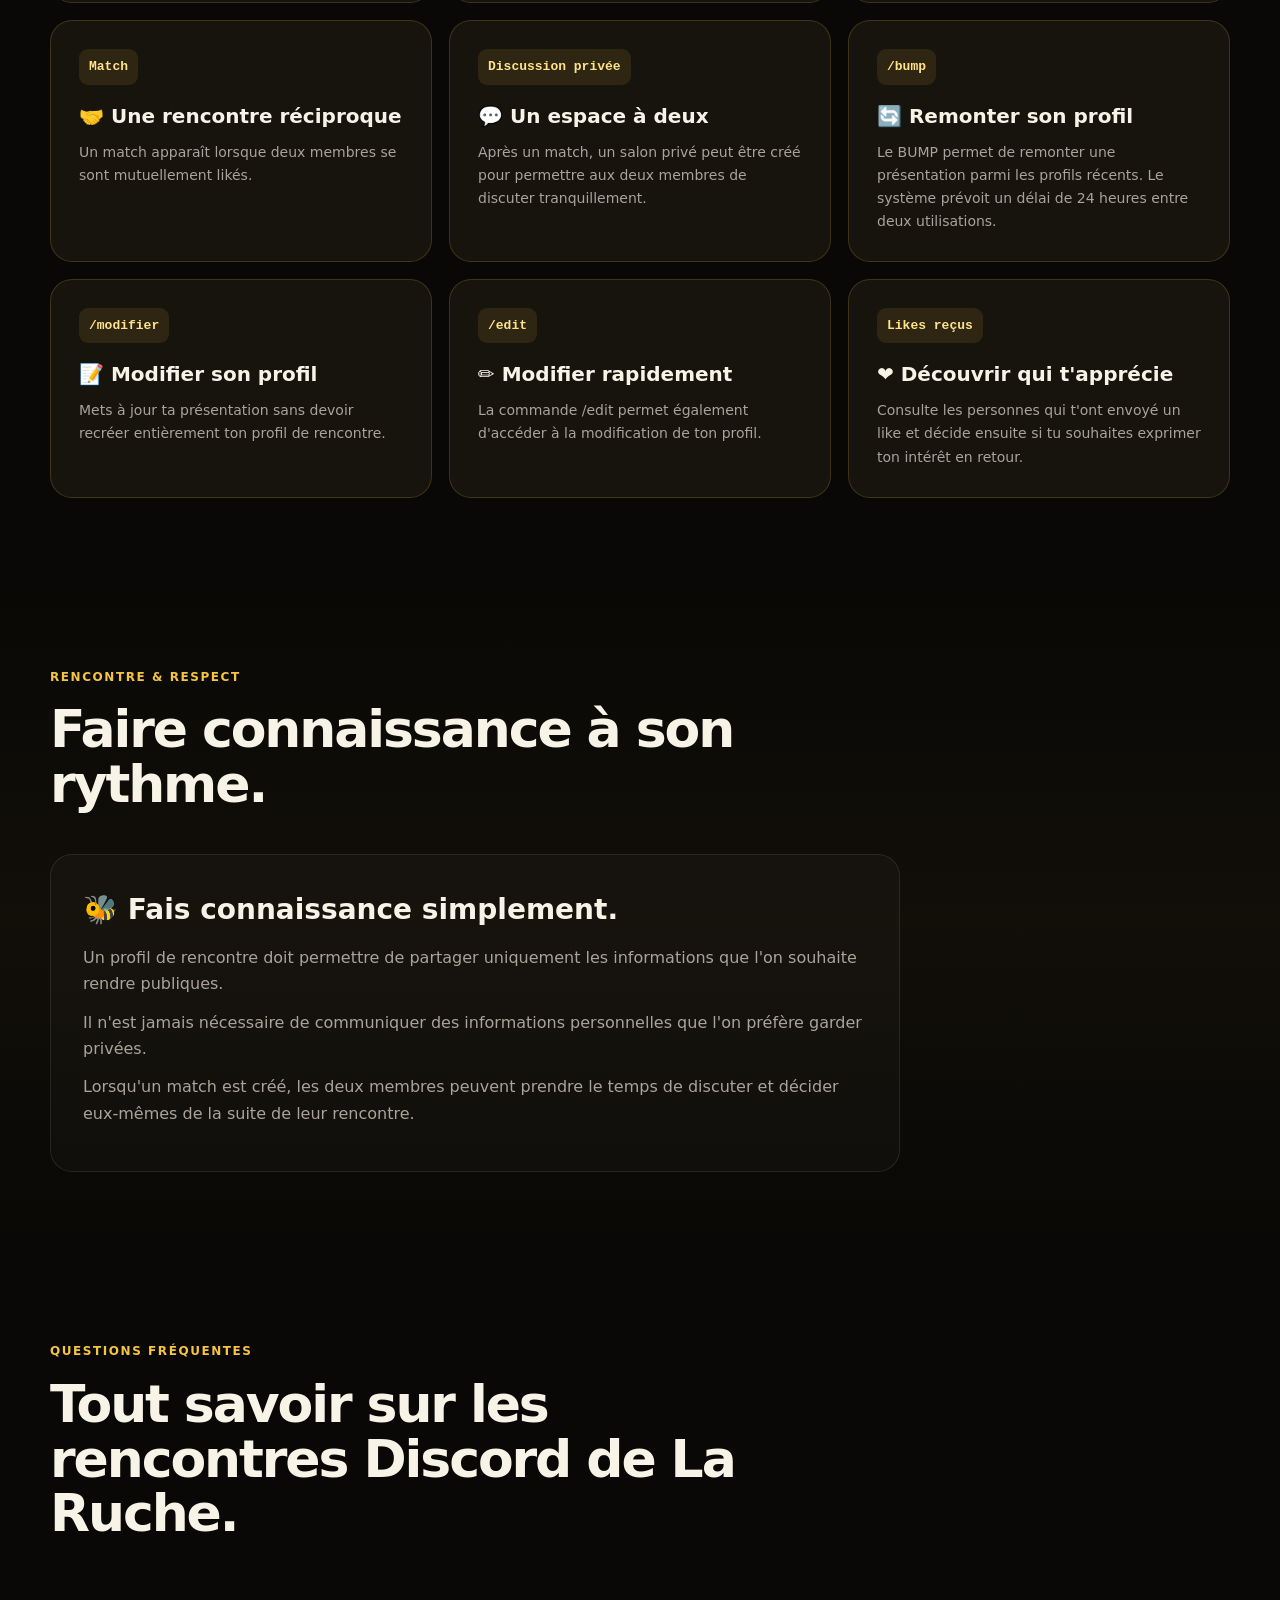
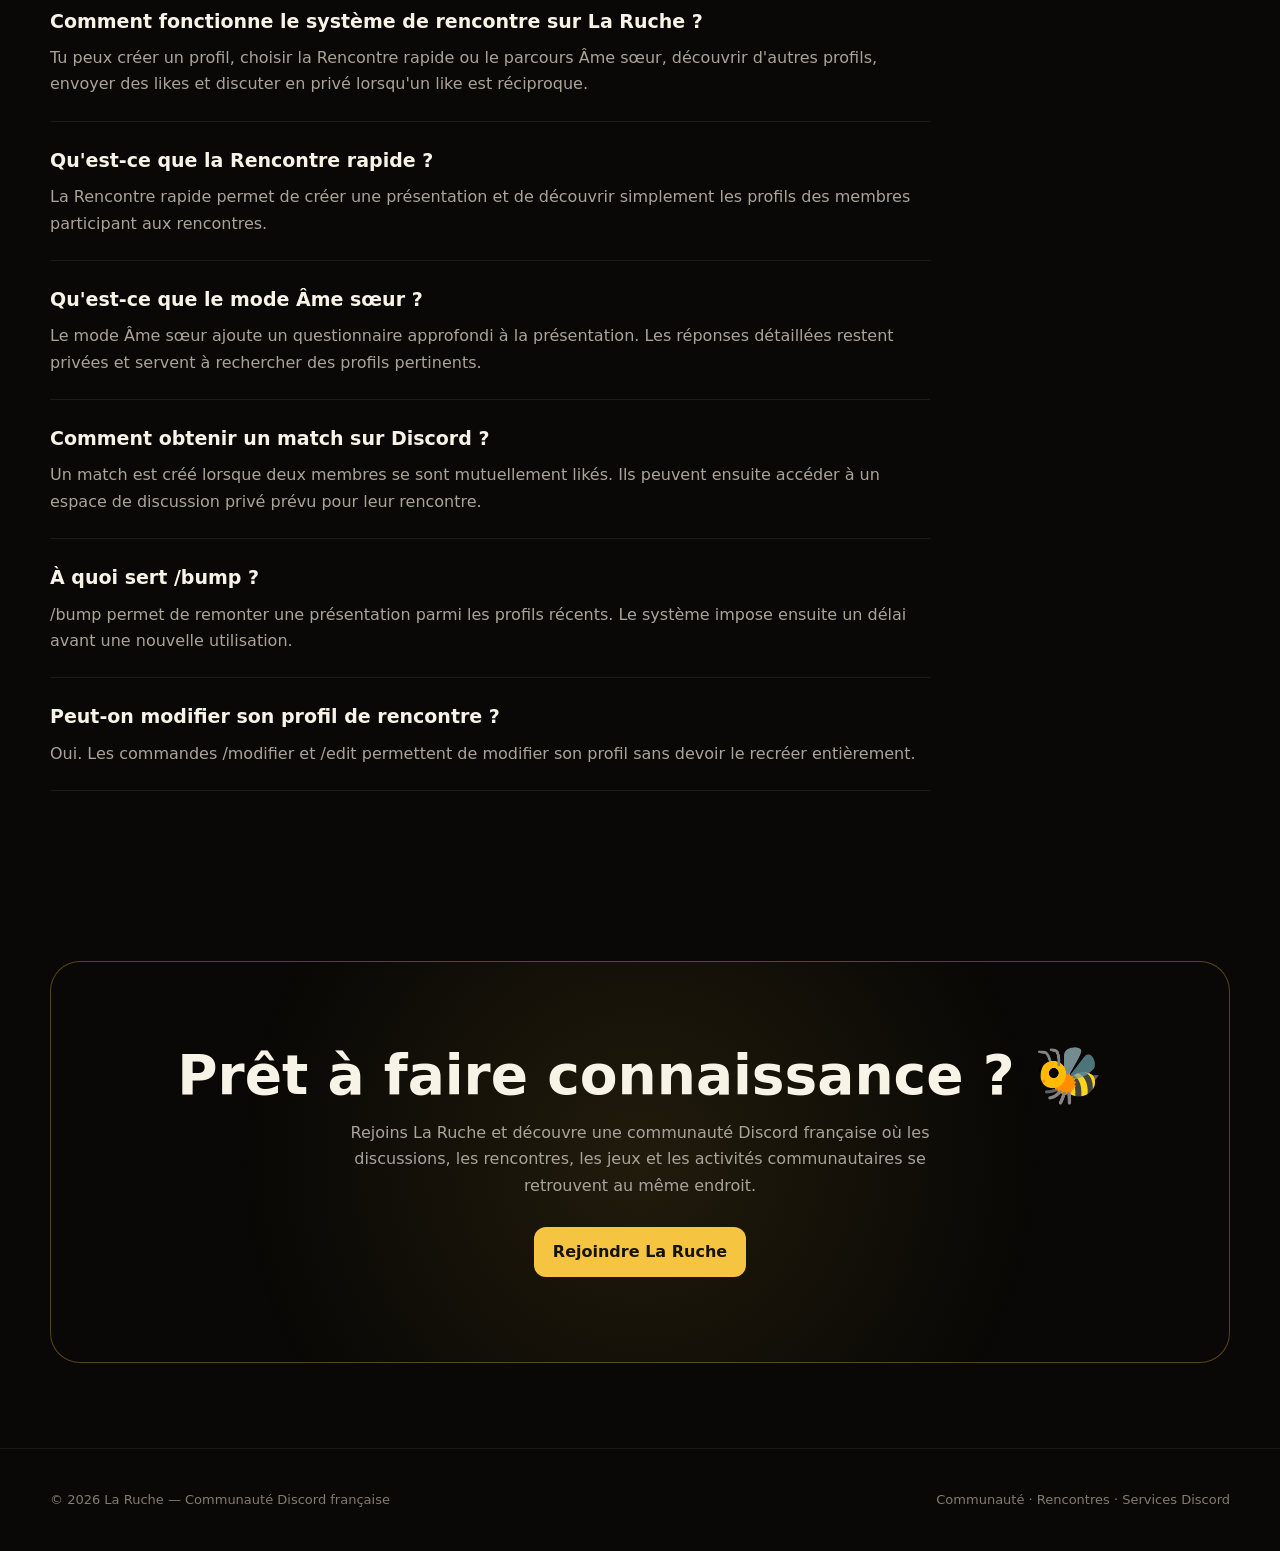
==== commit add52075: "Update rencontres.html" ====
--- a/rencontres.html
+++ b/rencontres.html
@@ -1,335 +1,1921 @@
-<!doctype html>
+<!DOCTYPE html>
 <html lang="fr">
 <head>
-  <meta charset="utf-8">
-  <meta name="viewport" content="width=device-width,initial-scale=1">
+  <meta charset="UTF-8">
+  <meta name="viewport" content="width=device-width, initial-scale=1.0">
+
   <title>Rencontres Discord : Match & Rencontre | La Ruche</title>
-  <meta name="description" content="Découvrez le système de rencontres Discord de La Ruche : rencontre rapide, questionnaire d'affinités, likes, matchs, discussions privées et profils personnalisés.">
-  <meta name="robots" content="index,follow,max-image-preview:large">
-  <link rel="canonical" href="https://laruche.raphael-etienne68.workers.dev/rencontres.html">
+
+  <meta name="description" content="Découvrez le système Match & Rencontre de La Ruche, une communauté Discord française : Rencontre rapide, Âme sœur, profils, likes, matchs, discussions privées et BUMP.">
+
+  <meta name="robots" content="index, follow">
+  <meta name="author" content="La Ruche">
+
+  <link
+    rel="canonical"
+    href="https://laruche.raphael-etienne68.workers.dev/rencontres.html"
+  >
+
   <meta property="og:type" content="website">
-  <meta property="og:title" content="Match & Rencontre sur Discord | La Ruche">
-  <meta property="og:description" content="Faites connaissance avec les membres de La Ruche grâce à un système de profils, likes, matchs et discussions privées.">
+  <meta property="og:title" content="Rencontres Discord : Match & Rencontre | La Ruche">
+  <meta property="og:description" content="Fais connaissance avec les membres de La Ruche grâce à un système de rencontres directement intégré au serveur Discord.">
   <meta property="og:url" content="https://laruche.raphael-etienne68.workers.dev/rencontres.html">
+  <meta property="og:site_name" content="La Ruche">
+  <meta property="og:image" content="https://laruche.raphael-etienne68.workers.dev/assets/laruche-logo.png">
+  <meta property="og:locale" content="fr_FR">
+
   <meta name="twitter:card" content="summary_large_image">
-  <link rel="icon" href="/favicon.svg" type="image/svg+xml">
-  <link rel="stylesheet" href="/styles.css">
+  <meta name="twitter:title" content="Rencontres Discord : Match & Rencontre | La Ruche">
+  <meta name="twitter:description" content="Rencontre de nouvelles personnes sur La Ruche grâce aux profils, likes, matchs et discussions privées.">
+  <meta name="twitter:image" content="https://laruche.raphael-etienne68.workers.dev/assets/laruche-logo.png">
+
+  <!-- SEO : page -->
+  <script type="application/ld+json">
+  {
+    "@context": "https://schema.org",
+    "@type": "WebPage",
+    "name": "Rencontres Discord : Match & Rencontre | La Ruche",
+    "url": "https://laruche.raphael-etienne68.workers.dev/rencontres.html",
+    "inLanguage": "fr-FR",
+    "description": "Présentation du système Match & Rencontre de La Ruche, communauté Discord française."
+  }
+  </script>
+
+  <!-- SEO : FAQ -->
+  <script type="application/ld+json">
+  {
+    "@context": "https://schema.org",
+    "@type": "FAQPage",
+    "mainEntity": [
+      {
+        "@type": "Question",
+        "name": "Comment fonctionne le système de rencontre sur La Ruche ?",
+        "acceptedAnswer": {
+          "@type": "Answer",
+          "text": "Les membres peuvent créer un profil, choisir la Rencontre rapide ou le parcours Âme sœur, découvrir d'autres profils, envoyer des likes et discuter dans un espace privé lorsqu'un like est réciproque."
+        }
+      },
+      {
+        "@type": "Question",
+        "name": "Qu'est-ce que la Rencontre rapide ?",
+        "acceptedAnswer": {
+          "@type": "Answer",
+          "text": "La Rencontre rapide permet de créer une présentation et de découvrir simplement les profils des membres intéressés par les rencontres."
+        }
+      },
+      {
+        "@type": "Question",
+        "name": "Qu'est-ce que le mode Âme sœur ?",
+        "acceptedAnswer": {
+          "@type": "Answer",
+          "text": "Le mode Âme sœur ajoute un questionnaire approfondi. Les réponses détaillées restent privées et servent à rechercher des profils pertinents."
+        }
+      },
+      {
+        "@type": "Question",
+        "name": "Comment fonctionne un match sur La Ruche ?",
+        "acceptedAnswer": {
+          "@type": "Answer",
+          "text": "Lorsqu'un membre like une personne et que cette personne le like en retour, l'intérêt devient réciproque et un match est créé."
+        }
+      },
+      {
+        "@type": "Question",
+        "name": "À quoi sert la commande /bump ?",
+        "acceptedAnswer": {
+          "@type": "Answer",
+          "text": "La commande /bump permet de remonter une présentation parmi les profils récents."
+        }
+      },
+      {
+        "@type": "Question",
+        "name": "Peut-on modifier son profil de rencontre ?",
+        "acceptedAnswer": {
+          "@type": "Answer",
+          "text": "Oui. Les commandes /modifier et /edit permettent de modifier son profil sans devoir le recréer entièrement."
+        }
+      }
+    ]
+  }
+  </script>
+
   <style>
-    .encounter-hero{padding:65px 0 45px}
-    .encounter-hero h1{font-size:clamp(46px,7vw,82px);line-height:.94;letter-spacing:-.065em;margin:16px 0 20px;max-width:1000px}
-    .encounter-hero .lead{max-width:850px}
-    .encounter-grid{display:grid;grid-template-columns:repeat(2,1fr);gap:17px}
-    .encounter-card{min-height:270px}
-    .encounter-card .icon{font-size:25px}
-    .encounter-card h2{font-size:28px;line-height:1.05;letter-spacing:-.04em;margin:18px 0 10px}
-    .encounter-card p{font-size:17px;color:var(--muted);margin:0}
-    .encounter-card .command{display:inline-block;margin-top:20px;padding:7px 10px;border:1px solid var(--line);background:rgba(255,255,255,.045);border-radius:9px;color:#fff;font-family:ui-monospace,SFMono-Regular,Menlo,monospace;font-size:13px}
-    .encounter-highlight{position:relative;overflow:hidden;border:1px solid var(--line2);border-radius:32px;padding:38px;background:linear-gradient(145deg,rgba(255,198,41,.10),rgba(16,19,23,.96))}
-    .encounter-highlight:after{content:"";position:absolute;width:300px;height:300px;right:-130px;bottom:-150px;border:1px solid rgba(255,198,41,.18);border-radius:50%;box-shadow:0 0 0 35px rgba(255,198,41,.035),0 0 0 70px rgba(255,198,41,.02)}
-    .encounter-highlight h2{font-size:clamp(32px,4.5vw,52px);line-height:.98;letter-spacing:-.055em;margin:12px 0}
-    .encounter-highlight p{max-width:760px;color:var(--muted);font-size:18px}
-    .encounter-steps{display:grid;grid-template-columns:repeat(4,1fr);gap:14px}
-    .encounter-step{padding:25px;border:1px solid var(--line);background:var(--panel);border-radius:22px}
-    .encounter-step strong{display:block;color:var(--gold);font-size:12px;letter-spacing:.14em;margin-bottom:28px}
-    .encounter-step h3{font-size:20px;margin:0 0 8px}
-    .encounter-step p{color:var(--muted);margin:0}
-    .encounter-note{border-left:3px solid var(--gold);background:rgba(255,198,41,.055);padding:20px 22px;border-radius:0 16px 16px 0;margin:28px 0}
-    @media(max-width:950px){.encounter-grid,.encounter-steps{grid-template-columns:1fr 1fr}}
-    @media(max-width:600px){.encounter-grid,.encounter-steps{grid-template-columns:1fr}.encounter-hero{padding-top:48px}.encounter-highlight{padding:28px}}
+
+    :root {
+      --bg: #090806;
+      --bg2: #11100c;
+      --card: #17140e;
+      --gold: #f5c542;
+      --gold-light: #ffe28a;
+      --text: #f8f3e7;
+      --muted: #aaa399;
+      --border: rgba(245,197,66,.18);
+      --border-strong: rgba(245,197,66,.32);
+      --max: 1180px;
+    }
+
+    * {
+      box-sizing: border-box;
+      margin: 0;
+      padding: 0;
+    }
+
+    html {
+      scroll-behavior: smooth;
+    }
+
+    body {
+      font-family:
+        Inter,
+        system-ui,
+        -apple-system,
+        BlinkMacSystemFont,
+        "Segoe UI",
+        sans-serif;
+
+      color: var(--text);
+
+      background:
+        radial-gradient(
+          circle at 50% 0%,
+          rgba(245,197,66,.10),
+          transparent 35%
+        ),
+        var(--bg);
+
+      line-height: 1.65;
+    }
+
+    a {
+      color: inherit;
+      text-decoration: none;
+    }
+
+    img {
+      display: block;
+      max-width: 100%;
+    }
+
+    .container {
+      width: min(
+        calc(100% - 40px),
+        var(--max)
+      );
+
+      margin: auto;
+    }
+
+
+    /* =========================
+       HEADER
+    ========================= */
+
+    header {
+      position: sticky;
+      top: 0;
+      z-index: 1000;
+
+      background: rgba(9,8,6,.92);
+
+      backdrop-filter: blur(18px);
+
+      border-bottom:
+        1px solid rgba(255,255,255,.06);
+    }
+
+    .nav {
+      min-height: 76px;
+
+      display: flex;
+      align-items: center;
+      justify-content: space-between;
+
+      gap: 24px;
+    }
+
+    .brand {
+      display: flex;
+      align-items: center;
+
+      gap: 12px;
+
+      font-weight: 900;
+      letter-spacing: .08em;
+      white-space: nowrap;
+    }
+
+    .brand-mark {
+      width: 44px;
+      height: 44px;
+
+      display: grid;
+      place-items: center;
+
+      overflow: hidden;
+
+      border-radius: 13px;
+
+      background: var(--gold);
+    }
+
+    .brand-mark img {
+      width: 100%;
+      height: 100%;
+
+      object-fit: contain;
+
+      padding: 4px;
+    }
+
+    .desktop-nav {
+      display: flex;
+      align-items: center;
+
+      gap: 26px;
+
+      color: #c7c0b3;
+
+      font-size: 14px;
+      font-weight: 700;
+    }
+
+    .desktop-nav a:hover {
+      color: var(--gold);
+    }
+
+    .discord-button {
+      display: inline-flex;
+      align-items: center;
+      justify-content: center;
+
+      padding: 12px 19px;
+
+      border-radius: 12px;
+
+      background: var(--gold);
+      color: #171207;
+
+      font-weight: 900;
+
+      transition: .2s;
+    }
+
+    .discord-button:hover {
+      transform: translateY(-2px);
+      background: var(--gold-light);
+    }
+
+    .menu-button {
+      display: none;
+
+      border: 0;
+      background: transparent;
+
+      color: white;
+
+      font-size: 27px;
+
+      cursor: pointer;
+    }
+
+    .mobile-menu {
+      display: none;
+
+      padding: 10px 20px 20px;
+
+      background: #0b0a08;
+
+      border-top:
+        1px solid rgba(255,255,255,.05);
+    }
+
+    .mobile-menu.open {
+      display: block;
+    }
+
+    .mobile-menu a {
+      display: block;
+
+      padding: 13px 0;
+
+      color: #ddd7ca;
+
+      border-bottom:
+        1px solid rgba(255,255,255,.06);
+    }
+
+
+    /* =========================
+       BREADCRUMB
+    ========================= */
+
+    .breadcrumb {
+      padding-top: 24px;
+
+      color: #8f887d;
+
+      font-size: 13px;
+    }
+
+    .breadcrumb a:hover {
+      color: var(--gold);
+    }
+
+
+    /* =========================
+       HERO
+    ========================= */
+
+    .hero {
+      padding: 75px 0 90px;
+
+      text-align: center;
+    }
+
+    .badge {
+      display: inline-flex;
+      align-items: center;
+      gap: 9px;
+
+      padding: 9px 16px;
+
+      border:
+        1px solid var(--border-strong);
+
+      border-radius: 999px;
+
+      background:
+        rgba(245,197,66,.05);
+
+      color: var(--gold-light);
+
+      font-weight: 800;
+
+      margin-bottom: 28px;
+    }
+
+    h1 {
+      max-width: 950px;
+
+      margin: auto;
+
+      font-size:
+        clamp(43px, 7vw, 78px);
+
+      line-height: 1.02;
+
+      letter-spacing: -.055em;
+    }
+
+    h1 span {
+      color: var(--gold);
+    }
+
+    .hero-description {
+      max-width: 760px;
+
+      margin: 25px auto 0;
+
+      color: var(--muted);
+
+      font-size: 18px;
+    }
+
+    .hero-logo {
+      width: 150px;
+      height: 150px;
+
+      margin: 42px auto 0;
+
+      padding: 12px;
+
+      border-radius: 34px;
+
+      background: var(--gold);
+
+      box-shadow:
+        0 0 70px rgba(245,197,66,.15);
+    }
+
+    .hero-logo img {
+      width: 100%;
+      height: 100%;
+
+      object-fit: contain;
+    }
+
+    .hero-buttons {
+      display: flex;
+      justify-content: center;
+
+      gap: 12px;
+
+      flex-wrap: wrap;
+
+      margin-top: 32px;
+    }
+
+    .secondary-button {
+      display: inline-flex;
+
+      padding: 12px 19px;
+
+      border:
+        1px solid rgba(255,255,255,.12);
+
+      border-radius: 12px;
+
+      background:
+        rgba(255,255,255,.03);
+
+      font-weight: 800;
+    }
+
+
+    /* =========================
+       SECTIONS
+    ========================= */
+
+    section {
+      padding: 85px 0;
+    }
+
+    .section-title {
+      max-width: 780px;
+
+      margin-bottom: 42px;
+    }
+
+    .eyebrow {
+      color: var(--gold);
+
+      text-transform: uppercase;
+
+      letter-spacing: .13em;
+
+      font-size: 12px;
+
+      font-weight: 900;
+
+      margin-bottom: 15px;
+    }
+
+    .section-title h2 {
+      font-size:
+        clamp(32px, 5vw, 52px);
+
+      line-height: 1.05;
+
+      letter-spacing: -.04em;
+
+      margin-bottom: 18px;
+    }
+
+    .section-title p {
+      color: var(--muted);
+
+      font-size: 17px;
+    }
+
+
+    /* =========================
+       INTRO
+    ========================= */
+
+    .intro-grid {
+      display: grid;
+
+      grid-template-columns:
+        1.15fr .85fr;
+
+      gap: 22px;
+    }
+
+    .main-card {
+      padding: 38px;
+
+      border:
+        1px solid var(--border-strong);
+
+      border-radius: 28px;
+
+      background:
+        linear-gradient(
+          145deg,
+          rgba(245,197,66,.09),
+          rgba(255,255,255,.02)
+        );
+    }
+
+    .main-card h3 {
+      font-size: 32px;
+
+      line-height: 1.1;
+
+      margin-bottom: 15px;
+    }
+
+    .main-card p {
+      color: var(--muted);
+    }
+
+    .feature-list {
+      list-style: none;
+
+      display: grid;
+
+      gap: 13px;
+
+      margin-top: 25px;
+    }
+
+    .feature-list li {
+      display: flex;
+
+      gap: 10px;
+
+      color: #ded7ca;
+    }
+
+    .feature-list span {
+      color: var(--gold);
+
+      font-weight: 900;
+    }
+
+    .side-grid {
+      display: grid;
+
+      gap: 16px;
+    }
+
+    .mini-card {
+      padding: 25px;
+
+      border:
+        1px solid var(--border);
+
+      border-radius: 20px;
+
+      background: var(--card);
+    }
+
+    .mini-card h3 {
+      font-size: 20px;
+
+      margin-bottom: 8px;
+    }
+
+    .mini-card p {
+      color: var(--muted);
+
+      font-size: 14px;
+    }
+
+
+    /* =========================
+       STEPS
+    ========================= */
+
+    .dark-section {
+      background:
+        linear-gradient(
+          180deg,
+          transparent,
+          rgba(245,197,66,.035),
+          transparent
+        );
+    }
+
+    .steps {
+      display: grid;
+
+      grid-template-columns:
+        repeat(4,1fr);
+
+      gap: 16px;
+    }
+
+    .step {
+      padding: 27px;
+
+      border:
+        1px solid rgba(255,255,255,.07);
+
+      border-radius: 20px;
+
+      background: var(--card);
+    }
+
+    .number {
+      color: var(--gold);
+
+      font-size: 13px;
+
+      font-weight: 900;
+    }
+
+    .step h3 {
+      margin: 17px 0 8px;
+
+      font-size: 19px;
+    }
+
+    .step p {
+      color: var(--muted);
+
+      font-size: 14px;
+    }
+
+
+    /* =========================
+       FEATURES
+    ========================= */
+
+    .feature-grid {
+      display: grid;
+
+      grid-template-columns:
+        repeat(3,1fr);
+
+      gap: 17px;
+    }
+
+    .feature {
+      padding: 28px;
+
+      border:
+        1px solid var(--border);
+
+      border-radius: 22px;
+
+      background: var(--card);
+    }
+
+    .command {
+      display: inline-block;
+
+      padding: 7px 10px;
+
+      margin-bottom: 15px;
+
+      border-radius: 9px;
+
+      background:
+        rgba(245,197,66,.10);
+
+      color: var(--gold-light);
+
+      font-family:
+        ui-monospace,
+        SFMono-Regular,
+        Menlo,
+        monospace;
+
+      font-size: 13px;
+
+      font-weight: 800;
+    }
+
+    .feature h3 {
+      font-size: 20px;
+
+      margin-bottom: 8px;
+    }
+
+    .feature p {
+      color: var(--muted);
+
+      font-size: 14px;
+    }
+
+
+    /* =========================
+       SECURITY
+    ========================= */
+
+    .security {
+      max-width: 850px;
+
+      padding: 32px;
+
+      border:
+        1px solid rgba(255,255,255,.09);
+
+      border-radius: 22px;
+
+      background:
+        rgba(255,255,255,.025);
+    }
+
+    .security h2 {
+      font-size: 28px;
+
+      margin-bottom: 12px;
+    }
+
+    .security p {
+      color: var(--muted);
+
+      margin-bottom: 12px;
+    }
+
+
+    /* =========================
+       FAQ
+    ========================= */
+
+    .faq {
+      max-width: 880px;
+    }
+
+    .faq-item {
+      padding: 23px 0;
+
+      border-bottom:
+        1px solid rgba(255,255,255,.08);
+    }
+
+    .faq-item h3 {
+      font-size: 19px;
+
+      margin-bottom: 8px;
+    }
+
+    .faq-item p {
+      color: var(--muted);
+    }
+
+
+    /* =========================
+       CTA
+    ========================= */
+
+    .cta {
+      padding: 85px 25px;
+
+      text-align: center;
+
+      border:
+        1px solid var(--border-strong);
+
+      border-radius: 30px;
+
+      background:
+        radial-gradient(
+          circle at center,
+          rgba(245,197,66,.10),
+          transparent 65%
+        );
+    }
+
+    .cta h2 {
+      font-size:
+        clamp(34px,5vw,55px);
+
+      line-height: 1.05;
+
+      margin-bottom: 15px;
+    }
+
+    .cta p {
+      max-width: 650px;
+
+      margin: auto;
+
+      color: var(--muted);
+    }
+
+    .cta .discord-button {
+      margin-top: 28px;
+    }
+
+
+    /* =========================
+       FOOTER
+    ========================= */
+
+    footer {
+      padding: 40px 0;
+
+      border-top:
+        1px solid rgba(255,255,255,.07);
+
+      color: #827b70;
+
+      font-size: 13px;
+    }
+
+    .footer {
+      display: flex;
+
+      justify-content: space-between;
+
+      gap: 20px;
+    }
+
+
+    /* =========================
+       MOBILE
+    ========================= */
+
+    @media (max-width: 950px) {
+
+      .desktop-nav,
+      header .discord-button {
+        display: none;
+      }
+
+      .menu-button {
+        display: block;
+      }
+
+      .intro-grid {
+        grid-template-columns: 1fr;
+      }
+
+      .steps {
+        grid-template-columns:
+          repeat(2,1fr);
+      }
+
+      .feature-grid {
+        grid-template-columns:
+          repeat(2,1fr);
+      }
+    }
+
+    @media (max-width: 620px) {
+
+      .container {
+        width:
+          min(calc(100% - 28px), var(--max));
+      }
+
+      .nav {
+        min-height: 68px;
+      }
+
+      .brand-mark {
+        width: 40px;
+        height: 40px;
+      }
+
+      .hero {
+        padding-top: 58px;
+      }
+
+      h1 {
+        font-size: 46px;
+      }
+
+      .hero-description {
+        font-size: 16px;
+      }
+
+      .hero-logo {
+        width: 135px;
+        height: 135px;
+      }
+
+      section {
+        padding: 65px 0;
+      }
+
+      .main-card {
+        padding: 27px;
+      }
+
+      .main-card h3 {
+        font-size: 28px;
+      }
+
+      .steps,
+      .feature-grid {
+        grid-template-columns: 1fr;
+      }
+
+      .footer {
+        flex-direction: column;
+      }
+    }
+
   </style>
 </head>
+
+
 <body>
-<a class="skip" href="#contenu">Aller au contenu</a>
-
-<nav class="nav">
-  <div class="container nav-inner">
-    <a class="brand" href="/">
-      <span class="brand-mark logo-mark">
-        <img src="/assets/laruche-logo.png" alt="Logo La Ruche" width="1254" height="1254">
-      </span>
-      <span>LA RUCHE</span>
-    </a>
-    <div class="nav-links">
-      <a href="/">Accueil</a>
-      <a href="/communaute.html">Communauté</a>
-      <a href="/rencontres.html" class="active">Rencontres</a>
-      <a href="/services.html">Services</a>
-      <a href="/conseils.html">Conseils</a>
+
+
+  <!-- =========================
+       HEADER
+  ========================= -->
+
+  <header>
+
+    <div class="container nav">
+
+      <a
+        class="brand"
+        href="/"
+        aria-label="Accueil La Ruche"
+      >
+
+        <span class="brand-mark">
+
+          <img
+            src="/assets/laruche-logo.png"
+            alt="Logo de La Ruche"
+            width="1254"
+            height="1254"
+          >
+
+        </span>
+
+        <span>LA RUCHE</span>
+
+      </a>
+
+
+      <nav
+        class="desktop-nav"
+        aria-label="Navigation principale"
+      >
+
+        <a href="/">
+          Accueil
+        </a>
+
+        <a href="/#communaute">
+          Communauté
+        </a>
+
+        <a href="/rencontres.html">
+          Rencontres
+        </a>
+
+        <a href="/#services">
+          Services
+        </a>
+
+        <a href="/#conseils">
+          Conseils
+        </a>
+
+      </nav>
+
+
+      <a
+        class="discord-button"
+        href="https://discord.gg/laruche"
+        target="_blank"
+        rel="noopener"
+      >
+        Rejoindre Discord
+      </a>
+
+
+      <button
+        class="menu-button"
+        id="menuButton"
+        aria-label="Ouvrir le menu"
+        aria-expanded="false"
+      >
+        ☰
+      </button>
+
     </div>
-    <a class="btn btn-gold nav-cta" data-invite href="https://discord.gg/laruche">Rejoindre Discord</a>
-    <button class="menu-toggle" data-menu-toggle aria-expanded="false" aria-label="Ouvrir le menu">☰</button>
-  </div>
-  <div class="mobile-menu" data-mobile-menu>
-    <a href="/">Accueil</a>
-    <a href="/communaute.html">Communauté</a>
-    <a href="/rencontres.html">Rencontres</a>
-    <a href="/services.html">Services Discord</a>
-    <a href="/conseils.html">Conseils</a>
-    <a data-invite href="https://discord.gg/laruche">Rejoindre La Ruche</a>
-  </div>
-</nav>
-
-<main id="contenu">
-  <div class="container breadcrumb">Accueil → Rencontres</div>
-
-  <header class="page-hero encounter-hero">
-    <span class="tag">💛 Match & Rencontre</span>
-    <h1>Faire des rencontres sur Discord, simplement.</h1>
-    <p class="lead">
-      La Ruche propose un système de rencontres intégré à son serveur Discord pour permettre aux membres
-      de se présenter, découvrir des profils, exprimer leurs affinités et ouvrir une discussion lorsqu'un
-      intérêt est réciproque.
-    </p>
-    <div class="actions">
-      <a class="btn btn-gold" data-invite href="https://discord.gg/laruche">💛 Rejoindre La Ruche</a>
-      <a class="btn btn-ghost" href="#fonctionnement">Voir comment ça marche ↓</a>
+
+
+    <nav
+      class="mobile-menu"
+      id="mobileMenu"
+      aria-label="Navigation mobile"
+    >
+
+      <a href="/">
+        Accueil
+      </a>
+
+      <a href="/#communaute">
+        Communauté
+      </a>
+
+      <a href="/rencontres.html">
+        Rencontres
+      </a>
+
+      <a href="/#services">
+        Services
+      </a>
+
+      <a href="/#conseils">
+        Conseils
+      </a>
+
+      <a
+        href="https://discord.gg/laruche"
+        target="_blank"
+        rel="noopener"
+      >
+        Rejoindre La Ruche →
+      </a>
+
+    </nav>
+
+  </header>
+
+
+  <main>
+
+
+    <!-- =========================
+         BREADCRUMB
+    ========================= -->
+
+    <div class="container breadcrumb">
+
+      <a href="/">
+        Accueil
+      </a>
+
+      →
+
+      Rencontres
+
     </div>
-  </header>
-
-  <section class="section" id="fonctionnement">
-    <div class="container">
-      <div class="section-head">
-        <span class="tag">Le système de rencontre</span>
-        <h2>Un espace pensé pour faire connaissance.</h2>
-        <p>
-          Le système Match & Rencontre de La Ruche complète les échanges classiques d'un serveur Discord.
-          Chaque membre peut choisir ce qu'il souhaite partager, consulter les profils proposés et utiliser
-          les outils de rencontre à son rythme.
+
+
+    <!-- =========================
+         HERO
+    ========================= -->
+
+    <section class="hero">
+
+      <div class="container">
+
+        <div class="badge">
+          💛 Match & Rencontre
+        </div>
+
+
+        <h1>
+
+          Faire des rencontres sur
+          <span>Discord</span>,
+          simplement.
+
+        </h1>
+
+
+        <p class="hero-description">
+
+          La Ruche propose un système de rencontres intégré à son
+          serveur Discord pour permettre aux membres de se présenter,
+          découvrir des profils, exprimer leurs affinités et ouvrir
+          une discussion lorsqu'un intérêt est réciproque.
+
         </p>
+
+
+        <div class="hero-logo">
+
+          <img
+            src="/assets/laruche-logo.png"
+            alt="Logo La Ruche — communauté Discord française et rencontres"
+            width="1254"
+            height="1254"
+          >
+
+        </div>
+
+
+        <div class="hero-buttons">
+
+          <a
+            class="discord-button"
+            href="https://discord.gg/laruche"
+            target="_blank"
+            rel="noopener"
+          >
+            💛 Rejoindre La Ruche
+          </a>
+
+
+          <a
+            class="secondary-button"
+            href="#fonctionnement"
+          >
+            Voir comment ça marche ↓
+          </a>
+
+        </div>
+
       </div>
 
-      <div class="encounter-highlight">
-        <span class="tag">🎯 Le principe</span>
-        <h2>Présentez-vous. Découvrez. Likez. Matchez. Discutez.</h2>
-        <p>
-          L'objectif est de faciliter les premiers échanges entre membres qui souhaitent faire connaissance.
-          Une présentation peut permettre de découvrir une personne, un questionnaire peut aider à trouver
-          des affinités, et un match réciproque peut ouvrir une discussion privée entre les deux membres.
-        </p>
+    </section>
+
+
+    <!-- =========================
+         INTRO
+    ========================= -->
+
+    <section id="fonctionnement">
+
+      <div class="container">
+
+        <div class="section-title">
+
+          <div class="eyebrow">
+            Le système de rencontre
+          </div>
+
+          <h2>
+            Un espace pensé pour faire connaissance.
+          </h2>
+
+          <p>
+
+            Le système Match & Rencontre de La Ruche complète les
+            échanges classiques d'un serveur Discord. Chaque membre
+            peut choisir ce qu'il souhaite partager, consulter les
+            profils proposés et utiliser les outils de rencontre
+            à son rythme.
+
+          </p>
+
+        </div>
+
+
+        <div class="intro-grid">
+
+
+          <article class="main-card">
+
+            <h3>
+              🐝 Deux façons de faire connaissance
+            </h3>
+
+            <p>
+
+              Le serveur propose deux parcours complémentaires.
+              La Rencontre rapide permet de faire connaissance
+              simplement grâce à une présentation.
+
+              Le parcours Âme sœur va plus loin avec un questionnaire
+              approfondi dont les réponses restent privées.
+
+            </p>
+
+
+            <ul class="feature-list">
+
+              <li>
+                <span>✓</span>
+                Une présentation publique pour te présenter.
+              </li>
+
+              <li>
+                <span>✓</span>
+                Un catalogue de profils à découvrir.
+              </li>
+
+              <li>
+                <span>✓</span>
+                Des likes pour exprimer ton intérêt.
+              </li>
+
+              <li>
+                <span>✓</span>
+                Des matchs lorsque l'intérêt est réciproque.
+              </li>
+
+              <li>
+                <span>✓</span>
+                Une discussion privée après un match.
+              </li>
+
+            </ul>
+
+          </article>
+
+
+          <div class="side-grid">
+
+
+            <article class="mini-card">
+
+              <h3>
+                💛 Rencontre rapide
+              </h3>
+
+              <p>
+
+                Une formule simple pour créer ton profil,
+                te présenter et découvrir les membres qui
+                participent au système de rencontre.
+
+              </p>
+
+            </article>
+
+
+            <article class="mini-card">
+
+              <h3>
+                💫 Âme sœur
+              </h3>
+
+              <p>
+
+                Un questionnaire plus approfondi aide La Ruche
+                à rechercher des profils pertinents selon les
+                réponses fournies.
+
+              </p>
+
+            </article>
+
+
+            <article class="mini-card">
+
+              <h3>
+                ❤️ Likes & Matchs
+              </h3>
+
+              <p>
+
+                Un like peut devenir un match lorsque l'intérêt
+                est partagé par les deux membres.
+
+              </p>
+
+            </article>
+
+
+          </div>
+
+        </div>
+
       </div>
+
+    </section>
+
+
+    <!-- =========================
+         ÉTAPES
+    ========================= -->
+
+    <section class="dark-section">
+
+      <div class="container">
+
+        <div class="section-title">
+
+          <div class="eyebrow">
+            Comment ça fonctionne
+          </div>
+
+          <h2>
+            De ton profil à la discussion privée.
+          </h2>
+
+          <p>
+
+            Le parcours est conçu pour rester simple :
+            tu crées ton profil, tu découvres des personnes,
+            tu exprimes ton intérêt et, si celui-ci est
+            réciproque, vous pouvez commencer à discuter.
+
+          </p>
+
+        </div>
+
+
+        <div class="steps">
+
+
+          <article class="step">
+
+            <div class="number">
+              01
+            </div>
+
+            <h3>
+              Créer ton profil
+            </h3>
+
+            <p>
+
+              Présente-toi avec les informations que tu souhaites
+              partager et crée ta présentation publique sur La Ruche.
+
+            </p>
+
+          </article>
+
+
+          <article class="step">
+
+            <div class="number">
+              02
+            </div>
+
+            <h3>
+              Découvrir
+            </h3>
+
+            <p>
+
+              Consulte les profils disponibles et découvre les
+              membres qui participent au système de rencontre.
+
+            </p>
+
+          </article>
+
+
+          <article class="step">
+
+            <div class="number">
+              03
+            </div>
+
+            <h3>
+              Liker
+            </h3>
+
+            <p>
+
+              Si un profil t'intéresse, tu peux envoyer un like.
+              La personne peut ensuite décider si elle souhaite
+              liker en retour.
+
+            </p>
+
+          </article>
+
+
+          <article class="step">
+
+            <div class="number">
+              04
+            </div>
+
+            <h3>
+              Matcher & discuter
+            </h3>
+
+            <p>
+
+              Lorsque l'intérêt est réciproque, un match est créé
+              et un espace privé peut être ouvert pour faire
+              connaissance.
+
+            </p>
+
+          </article>
+
+
+        </div>
+
+      </div>
+
+    </section>
+
+
+    <!-- =========================
+         FONCTIONNALITÉS
+    ========================= -->
+
+    <section>
+
+      <div class="container">
+
+        <div class="section-title">
+
+          <div class="eyebrow">
+            Les fonctionnalités
+          </div>
+
+          <h2>
+            Les outils de Match & Rencontre.
+          </h2>
+
+          <p>
+
+            Le système rassemble plusieurs fonctionnalités
+            directement accessibles depuis le serveur Discord
+            de La Ruche.
+
+          </p>
+
+        </div>
+
+
+        <div class="feature-grid">
+
+
+          <article class="feature">
+
+            <span class="command">
+              Rencontre rapide
+            </span>
+
+            <h3>
+              💛 Une présentation simple
+            </h3>
+
+            <p>
+
+              Crée une présentation publique et utilise-la
+              pour commencer à faire connaissance avec d'autres
+              membres.
+
+            </p>
+
+          </article>
+
+
+          <article class="feature">
+
+            <span class="command">
+              Âme sœur
+            </span>
+
+            <h3>
+              💫 Un questionnaire approfondi
+            </h3>
+
+            <p>
+
+              Réponds à des questions plus détaillées.
+              Les réponses restent privées et peuvent être
+              utilisées pour rechercher des profils pertinents.
+
+            </p>
+
+          </article>
+
+
+          <article class="feature">
+
+            <span class="command">
+              /like
+            </span>
+
+            <h3>
+              ❤️ Les likes
+            </h3>
+
+            <p>
+
+              Exprime ton intérêt pour un profil.
+              Si la personne t'apprécie également,
+              votre intérêt devient réciproque.
+
+            </p>
+
+          </article>
+
+
+          <article class="feature">
+
+            <span class="command">
+              Match
+            </span>
+
+            <h3>
+              🤝 Une rencontre réciproque
+            </h3>
+
+            <p>
+
+              Un match apparaît lorsque deux membres
+              se sont mutuellement likés.
+
+            </p>
+
+          </article>
+
+
+          <article class="feature">
+
+            <span class="command">
+              Discussion privée
+            </span>
+
+            <h3>
+              💬 Un espace à deux
+            </h3>
+
+            <p>
+
+              Après un match, un salon privé peut être créé
+              pour permettre aux deux membres de discuter
+              tranquillement.
+
+            </p>
+
+          </article>
+
+
+          <article class="feature">
+
+            <span class="command">
+              /bump
+            </span>
+
+            <h3>
+              🔄 Remonter son profil
+            </h3>
+
+            <p>
+
+              Le BUMP permet de remonter une présentation
+              parmi les profils récents. Le système prévoit
+              un délai de 24 heures entre deux utilisations.
+
+            </p>
+
+          </article>
+
+
+          <article class="feature">
+
+            <span class="command">
+              /modifier
+            </span>
+
+            <h3>
+              📝 Modifier son profil
+            </h3>
+
+            <p>
+
+              Mets à jour ta présentation sans devoir
+              recréer entièrement ton profil de rencontre.
+
+            </p>
+
+          </article>
+
+
+          <article class="feature">
+
+            <span class="command">
+              /edit
+            </span>
+
+            <h3>
+              ✏️ Modifier rapidement
+            </h3>
+
+            <p>
+
+              La commande /edit permet également d'accéder
+              à la modification de ton profil.
+
+            </p>
+
+          </article>
+
+
+          <article class="feature">
+
+            <span class="command">
+              Likes reçus
+            </span>
+
+            <h3>
+              ❤️ Découvrir qui t'apprécie
+            </h3>
+
+            <p>
+
+              Consulte les personnes qui t'ont envoyé un like
+              et décide ensuite si tu souhaites exprimer ton
+              intérêt en retour.
+
+            </p>
+
+          </article>
+
+
+        </div>
+
+      </div>
+
+    </section>
+
+
+    <!-- =========================
+         RESPECT
+    ========================= -->
+
+    <section class="dark-section">
+
+      <div class="container">
+
+        <div class="section-title">
+
+          <div class="eyebrow">
+            Rencontre & respect
+          </div>
+
+          <h2>
+            Faire connaissance à son rythme.
+          </h2>
+
+        </div>
+
+
+        <div class="security">
+
+          <h2>
+            🐝 Fais connaissance simplement.
+          </h2>
+
+          <p>
+
+            Un profil de rencontre doit permettre de partager
+            uniquement les informations que l'on souhaite rendre
+            publiques.
+
+          </p>
+
+          <p>
+
+            Il n'est jamais nécessaire de communiquer des
+            informations personnelles que l'on préfère garder
+            privées.
+
+          </p>
+
+          <p>
+
+            Lorsqu'un match est créé, les deux membres peuvent
+            prendre le temps de discuter et décider eux-mêmes
+            de la suite de leur rencontre.
+
+          </p>
+
+        </div>
+
+      </div>
+
+    </section>
+
+
+    <!-- =========================
+         FAQ
+    ========================= -->
+
+    <section>
+
+      <div class="container">
+
+        <div class="section-title">
+
+          <div class="eyebrow">
+            Questions fréquentes
+          </div>
+
+          <h2>
+            Tout savoir sur les rencontres Discord de La Ruche.
+          </h2>
+
+        </div>
+
+
+        <div class="faq">
+
+
+          <article class="faq-item">
+
+            <h3>
+              Comment fonctionne le système de rencontre sur La Ruche ?
+            </h3>
+
+            <p>
+
+              Tu peux créer un profil, choisir la Rencontre rapide
+              ou le parcours Âme sœur, découvrir d'autres profils,
+              envoyer des likes et discuter en privé lorsqu'un
+              like est réciproque.
+
+            </p>
+
+          </article>
+
+
+          <article class="faq-item">
+
+            <h3>
+              Qu'est-ce que la Rencontre rapide ?
+            </h3>
+
+            <p>
+
+              La Rencontre rapide permet de créer une présentation
+              et de découvrir simplement les profils des membres
+              participant aux rencontres.
+
+            </p>
+
+          </article>
+
+
+          <article class="faq-item">
+
+            <h3>
+              Qu'est-ce que le mode Âme sœur ?
+            </h3>
+
+            <p>
+
+              Le mode Âme sœur ajoute un questionnaire approfondi
+              à la présentation. Les réponses détaillées restent
+              privées et servent à rechercher des profils pertinents.
+
+            </p>
+
+          </article>
+
+
+          <article class="faq-item">
+
+            <h3>
+              Comment obtenir un match sur Discord ?
+            </h3>
+
+            <p>
+
+              Un match est créé lorsque deux membres se sont
+              mutuellement likés. Ils peuvent ensuite accéder
+              à un espace de discussion privé prévu pour leur
+              rencontre.
+
+            </p>
+
+          </article>
+
+
+          <article class="faq-item">
+
+            <h3>
+              À quoi sert /bump ?
+            </h3>
+
+            <p>
+
+              /bump permet de remonter une présentation parmi
+              les profils récents. Le système impose ensuite
+              un délai avant une nouvelle utilisation.
+
+            </p>
+
+          </article>
+
+
+          <article class="faq-item">
+
+            <h3>
+              Peut-on modifier son profil de rencontre ?
+            </h3>
+
+            <p>
+
+              Oui. Les commandes /modifier et /edit permettent
+              de modifier son profil sans devoir le recréer
+              entièrement.
+
+            </p>
+
+          </article>
+
+
+        </div>
+
+      </div>
+
+    </section>
+
+
+    <!-- =========================
+         CTA
+    ========================= -->
+
+    <section>
+
+      <div class="container">
+
+        <div class="cta">
+
+          <h2>
+            Prêt à faire connaissance ? 🐝
+          </h2>
+
+          <p>
+
+            Rejoins La Ruche et découvre une communauté Discord
+            française où les discussions, les rencontres, les jeux
+            et les activités communautaires se retrouvent au même
+            endroit.
+
+          </p>
+
+
+          <a
+            class="discord-button"
+            href="https://discord.gg/laruche"
+            target="_blank"
+            rel="noopener"
+          >
+            Rejoindre La Ruche
+          </a>
+
+        </div>
+
+      </div>
+
+    </section>
+
+
+  </main>
+
+
+  <!-- =========================
+       FOOTER
+  ========================= -->
+
+  <footer>
+
+    <div class="container footer">
+
+      <div>
+        © 2026 La Ruche — Communauté Discord française
+      </div>
+
+      <div>
+        Communauté · Rencontres · Services Discord
+      </div>
+
     </div>
-  </section>
-
-  <section class="section dark">
-    <div class="container">
-      <div class="section-head">
-        <span class="tag">Fonctionnalités</span>
-        <h2>Tout le parcours de rencontre, au même endroit.</h2>
-        <p>
-          Le serveur rassemble plusieurs outils pour créer un parcours de rencontre clair : présentation,
-          affinités, likes, matchs, discussions privées et modification du profil.
-        </p>
-      </div>
-
-      <div class="encounter-grid">
-        <article class="card encounter-card">
-          <div class="icon">💛</div>
-          <h2>Rencontre rapide</h2>
-          <p>
-            Crée une présentation pour permettre aux autres membres de découvrir rapidement qui tu es,
-            tes centres d'intérêt et ce que tu recherches dans tes échanges.
-          </p>
-        </article>
-
-        <article class="card encounter-card">
-          <div class="icon">💫</div>
-          <h2>Âme sœur</h2>
-          <p>
-            Réponds à un questionnaire plus approfondi afin de préciser tes affinités. Le système peut
-            ensuite proposer des profils compatibles selon les réponses renseignées.
-          </p>
-        </article>
-
-        <article class="card encounter-card">
-          <div class="icon">❤️</div>
-          <h2>Likes</h2>
-          <p>
-            Tu peux signaler ton intérêt pour un profil sans avoir besoin de lancer immédiatement une
-            conversation. Les membres qui t'ont aimé peuvent être retrouvés grâce à la commande dédiée.
-          </p>
-          <span class="command">/like</span>
-        </article>
-
-        <article class="card encounter-card">
-          <div class="icon">🤝</div>
-          <h2>Matchs</h2>
-          <p>
-            Lorsqu'un intérêt est réciproque, un match est créé. Cela permet de passer de la découverte
-            du profil à une prise de contact entre les deux membres.
-          </p>
-        </article>
-
-        <article class="card encounter-card">
-          <div class="icon">💬</div>
-          <h2>Discussions privées</h2>
-          <p>
-            Les salons de match sont conçus pour être visibles uniquement par les deux membres concernés,
-            afin de faciliter une conversation plus directe et plus discrète.
-          </p>
-        </article>
-
-        <article class="card encounter-card">
-          <div class="icon">🔄</div>
-          <h2>BUMP</h2>
-          <p>
-            Après le délai prévu par le serveur, la commande BUMP permet de remettre une présentation
-            en avant pour augmenter ses chances d'être découverte par de nouveaux membres.
-          </p>
-          <span class="command">/bump</span>
-        </article>
-
-        <article class="card encounter-card">
-          <div class="icon">📝</div>
-          <h2>Modifier son profil</h2>
-          <p>
-            Les informations d'un profil peuvent être actualisées sans devoir recréer toute sa fiche.
-            Utilise les commandes prévues par le système pour modifier ta présentation.
-          </p>
-          <span class="command">/modifier</span>
-          <span class="command">/edit</span>
-        </article>
-
-        <article class="card encounter-card">
-          <div class="icon">🐝</div>
-          <h2>Une rencontre à ton rythme</h2>
-          <p>
-            Rien ne t'oblige à participer à toutes les fonctionnalités. Tu peux simplement découvrir
-            les profils, discuter dans la communauté ou utiliser le système de rencontre quand tu en as envie.
-          </p>
-        </article>
-      </div>
-    </div>
-  </section>
-
-  <section class="section">
-    <div class="container">
-      <div class="section-head">
-        <span class="tag">Comment ça fonctionne ?</span>
-        <h2>De la présentation au match.</h2>
-        <p>
-          Le parcours est conçu pour rester simple : chaque étape apporte une nouvelle possibilité de
-          faire connaissance sans rendre l'utilisation du serveur compliquée.
-        </p>
-      </div>
-
-      <div class="encounter-steps">
-        <article class="encounter-step">
-          <strong>01</strong>
-          <h3>Crée ton profil</h3>
-          <p>Présente-toi et renseigne les informations que tu souhaites partager avec les autres membres.</p>
-        </article>
-        <article class="encounter-step">
-          <strong>02</strong>
-          <h3>Découvre les profils</h3>
-          <p>Consulte les présentations et, si tu le souhaites, utilise le questionnaire d'affinités.</p>
-        </article>
-        <article class="encounter-step">
-          <strong>03</strong>
-          <h3>Exprime ton intérêt</h3>
-          <p>Un like permet de signaler discrètement ton intérêt pour un autre membre.</p>
-        </article>
-        <article class="encounter-step">
-          <strong>04</strong>
-          <h3>Discutez</h3>
-          <p>En cas d'intérêt réciproque, un match permet d'ouvrir la voie à une discussion entre vous.</p>
-        </article>
-      </div>
-
-      <div class="encounter-note">
-        <strong>💡 À retenir :</strong>
-        le système de rencontre est un outil pour faciliter les premiers contacts. Les échanges restent
-        basés sur le respect, le consentement et la volonté de chacun de poursuivre ou non une conversation.
-      </div>
-    </div>
-  </section>
-
-  <section class="section dark">
-    <div class="container">
-      <div class="section-head">
-        <span class="tag">Questions fréquentes</span>
-        <h2>Tout savoir sur les rencontres Discord de La Ruche.</h2>
-      </div>
-
-      <div class="faq">
-        <details>
-          <summary>Faut-il utiliser le système de rencontre pour participer à La Ruche ?</summary>
-          <p>Non. Le système Match & Rencontre est une fonctionnalité du serveur. Tu peux participer à la communauté, discuter et jouer sans créer de profil de rencontre.</p>
-        </details>
-        <details>
-          <summary>Comment fonctionne un match ?</summary>
-          <p>Un match intervient lorsqu'un intérêt est réciproque. Le système peut alors permettre aux deux membres concernés d'accéder à une discussion dédiée.</p>
-        </details>
-        <details>
-          <summary>À quoi sert le questionnaire « Âme sœur » ?</summary>
-          <p>Il sert à recueillir davantage d'informations sur les goûts et préférences renseignés par un membre afin de proposer des profils présentant des affinités.</p>
-        </details>
-        <details>
-          <summary>Peut-on modifier son profil ?</summary>
-          <p>Oui. Les commandes prévues par le système permettent de modifier les informations d'un profil sans devoir recommencer toute la démarche.</p>
-        </details>
-        <details>
-          <summary>Les discussions de match sont-elles publiques ?</summary>
-          <p>Le fonctionnement prévu par La Ruche limite la visibilité des salons de match aux deux membres concernés.</p>
-        </details>
-      </div>
-    </div>
-  </section>
-
-  <section class="cta">
-    <div class="container">
-      <div class="cta-box reveal">
-        <div>
-          <h2>Envie de faire connaissance ?</h2>
-          <p>Rejoins La Ruche et découvre la communauté, les profils et le système Match & Rencontre.</p>
-        </div>
-        <a class="btn" data-invite href="https://discord.gg/laruche">Rejoindre La Ruche →</a>
-        <div class="cta-pattern"></div>
-      </div>
-    </div>
-  </section>
-</main>
-
-<footer>
-  <div class="container footer-inner">
-    <div>
-      <div class="footer-brand">🐝 La Ruche</div>
-      <div>Communauté & services Discord.</div>
-    </div>
-    <div class="footer-links">
-      <a href="/communaute.html">Communauté</a>
-      <a href="/rencontres.html">Rencontres</a>
-      <a href="/services.html">Services</a>
-      <a href="/conseils.html">Conseils</a>
-      <a data-invite href="https://discord.gg/laruche">Discord</a>
-    </div>
-    <div>© <span data-year></span> La Ruche.</div>
-  </div>
-</footer>
-
-<script src="/script.js"></script>
-<script type="application/ld+json">
-{
-  "@context":"https://schema.org",
-  "@type":"WebPage",
-  "name":"Match & Rencontre sur Discord | La Ruche",
-  "url":"https://laruche.raphael-etienne68.workers.dev/rencontres.html",
-  "inLanguage":"fr-FR",
-  "description":"Système de rencontres Discord de La Ruche avec profils, likes, matchs, discussions privées et questionnaire d'affinités.",
-  "isPartOf":{"@type":"WebSite","name":"La Ruche","url":"https://laruche.raphael-etienne68.workers.dev/"}
-}
-</script>
-<script type="application/ld+json">
-{
-  "@context":"https://schema.org",
-  "@type":"FAQPage",
-  "mainEntity":[
-    {"@type":"Question","name":"Faut-il utiliser le système de rencontre pour participer à La Ruche ?","acceptedAnswer":{"@type":"Answer","text":"Non. Le système Match & Rencontre est une fonctionnalité du serveur. Tu peux participer à la communauté, discuter et jouer sans créer de profil de rencontre."}},
-    {"@type":"Question","name":"Comment fonctionne un match ?","acceptedAnswer":{"@type":"Answer","text":"Un match intervient lorsqu'un intérêt est réciproque et peut permettre aux deux membres concernés d'accéder à une discussion dédiée."}},
-    {"@type":"Question","name":"À quoi sert le questionnaire Âme sœur ?","acceptedAnswer":{"@type":"Answer","text":"Il recueille davantage d'informations sur les goûts et préférences renseignés par un membre afin de proposer des profils présentant des affinités."}},
-    {"@type":"Question","name":"Peut-on modifier son profil ?","acceptedAnswer":{"@type":"Answer","text":"Oui. Les commandes prévues par le système permettent de modifier les informations d'un profil."}},
-    {"@type":"Question","name":"Les discussions de match sont-elles publiques ?","acceptedAnswer":{"@type":"Answer","text":"Le fonctionnement prévu par La Ruche limite la visibilité des salons de match aux deux membres concernés."}}
-  ]
-}
-</script>
+
+  </footer>
+
+
+  <!-- =========================
+       MENU MOBILE
+  ========================= -->
+
+  <script>
+
+    const menuButton =
+      document.getElementById("menuButton");
+
+    const mobileMenu =
+      document.getElementById("mobileMenu");
+
+
+    menuButton.addEventListener("click", () => {
+
+      const open =
+        mobileMenu.classList.toggle("open");
+
+      menuButton.setAttribute(
+        "aria-expanded",
+        String(open)
+      );
+
+      menuButton.textContent =
+        open ? "✕" : "☰";
+
+    });
+
+
+    mobileMenu
+      .querySelectorAll("a")
+      .forEach(link => {
+
+        link.addEventListener("click", () => {
+
+          mobileMenu.classList.remove("open");
+
+          menuButton.setAttribute(
+            "aria-expanded",
+            "false"
+          );
+
+          menuButton.textContent = "☰";
+
+        });
+
+      });
+
+  </script>
+
+
 </body>
 </html>
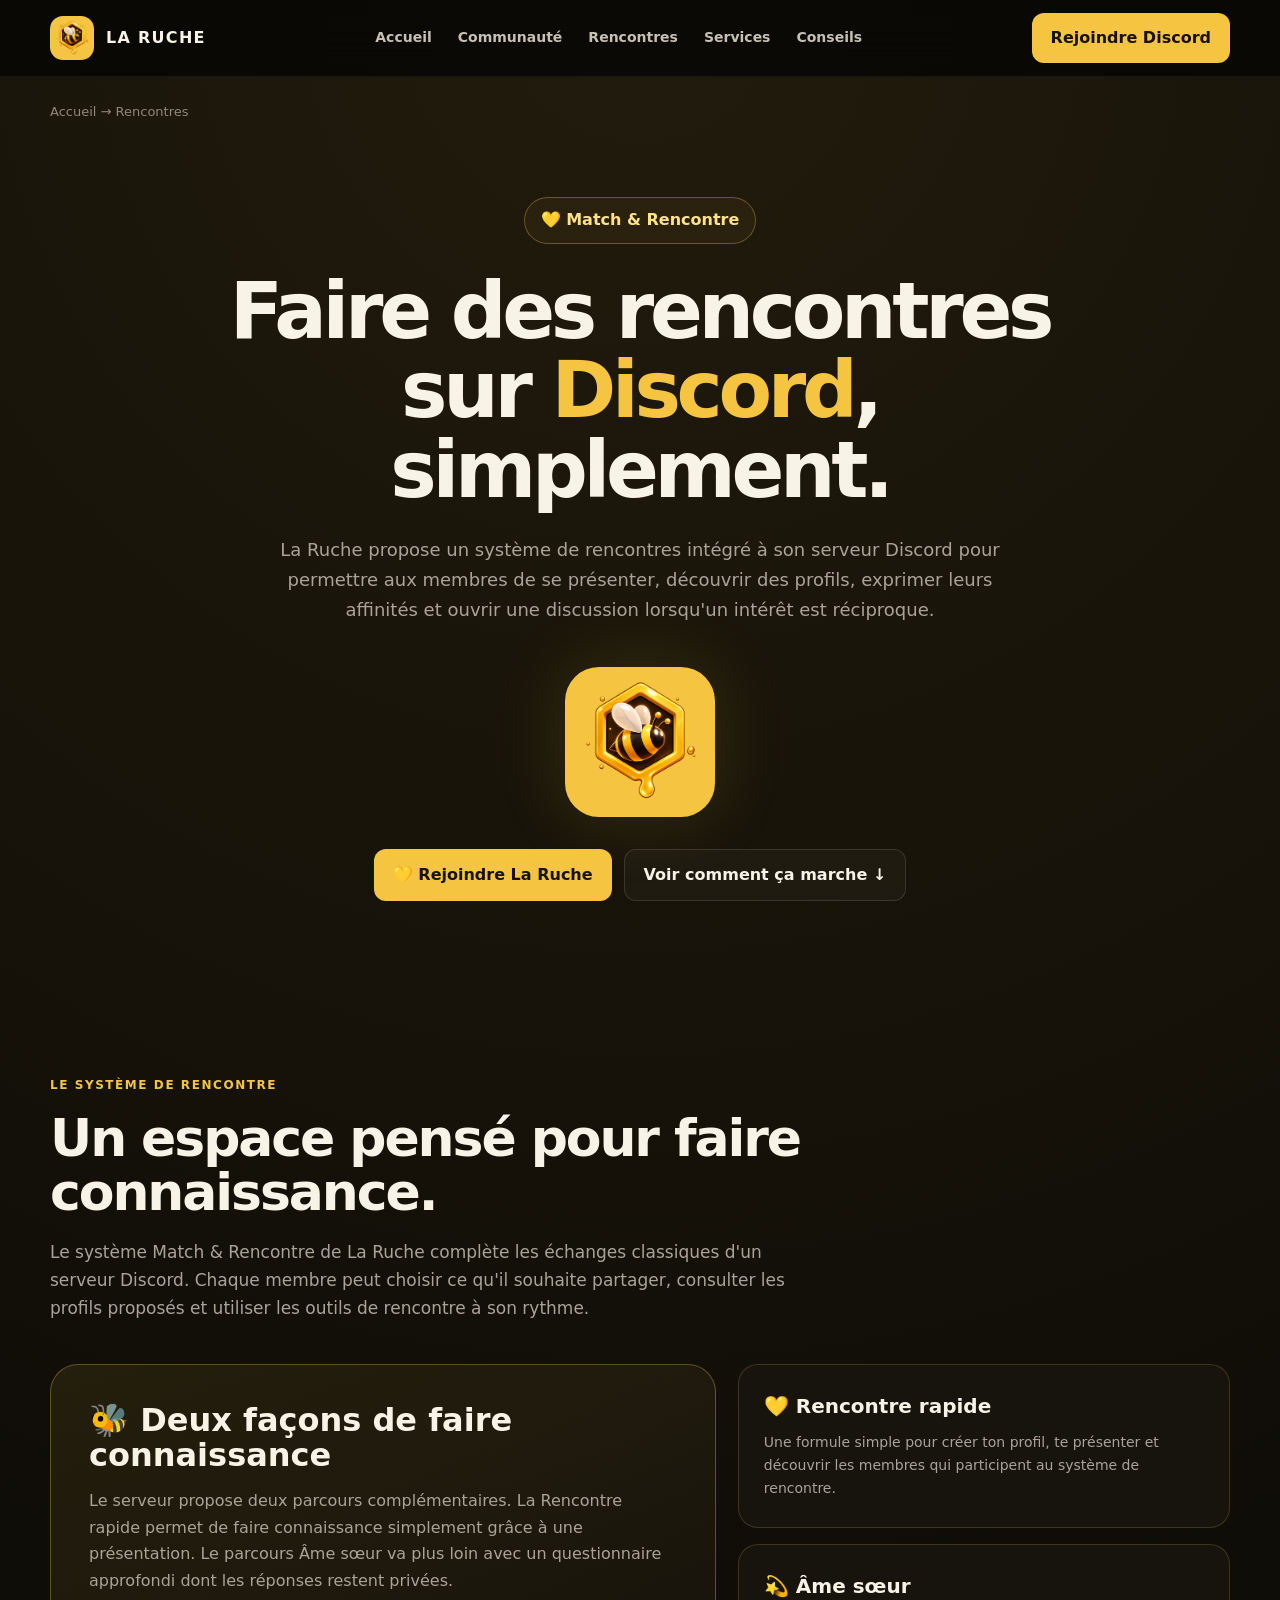
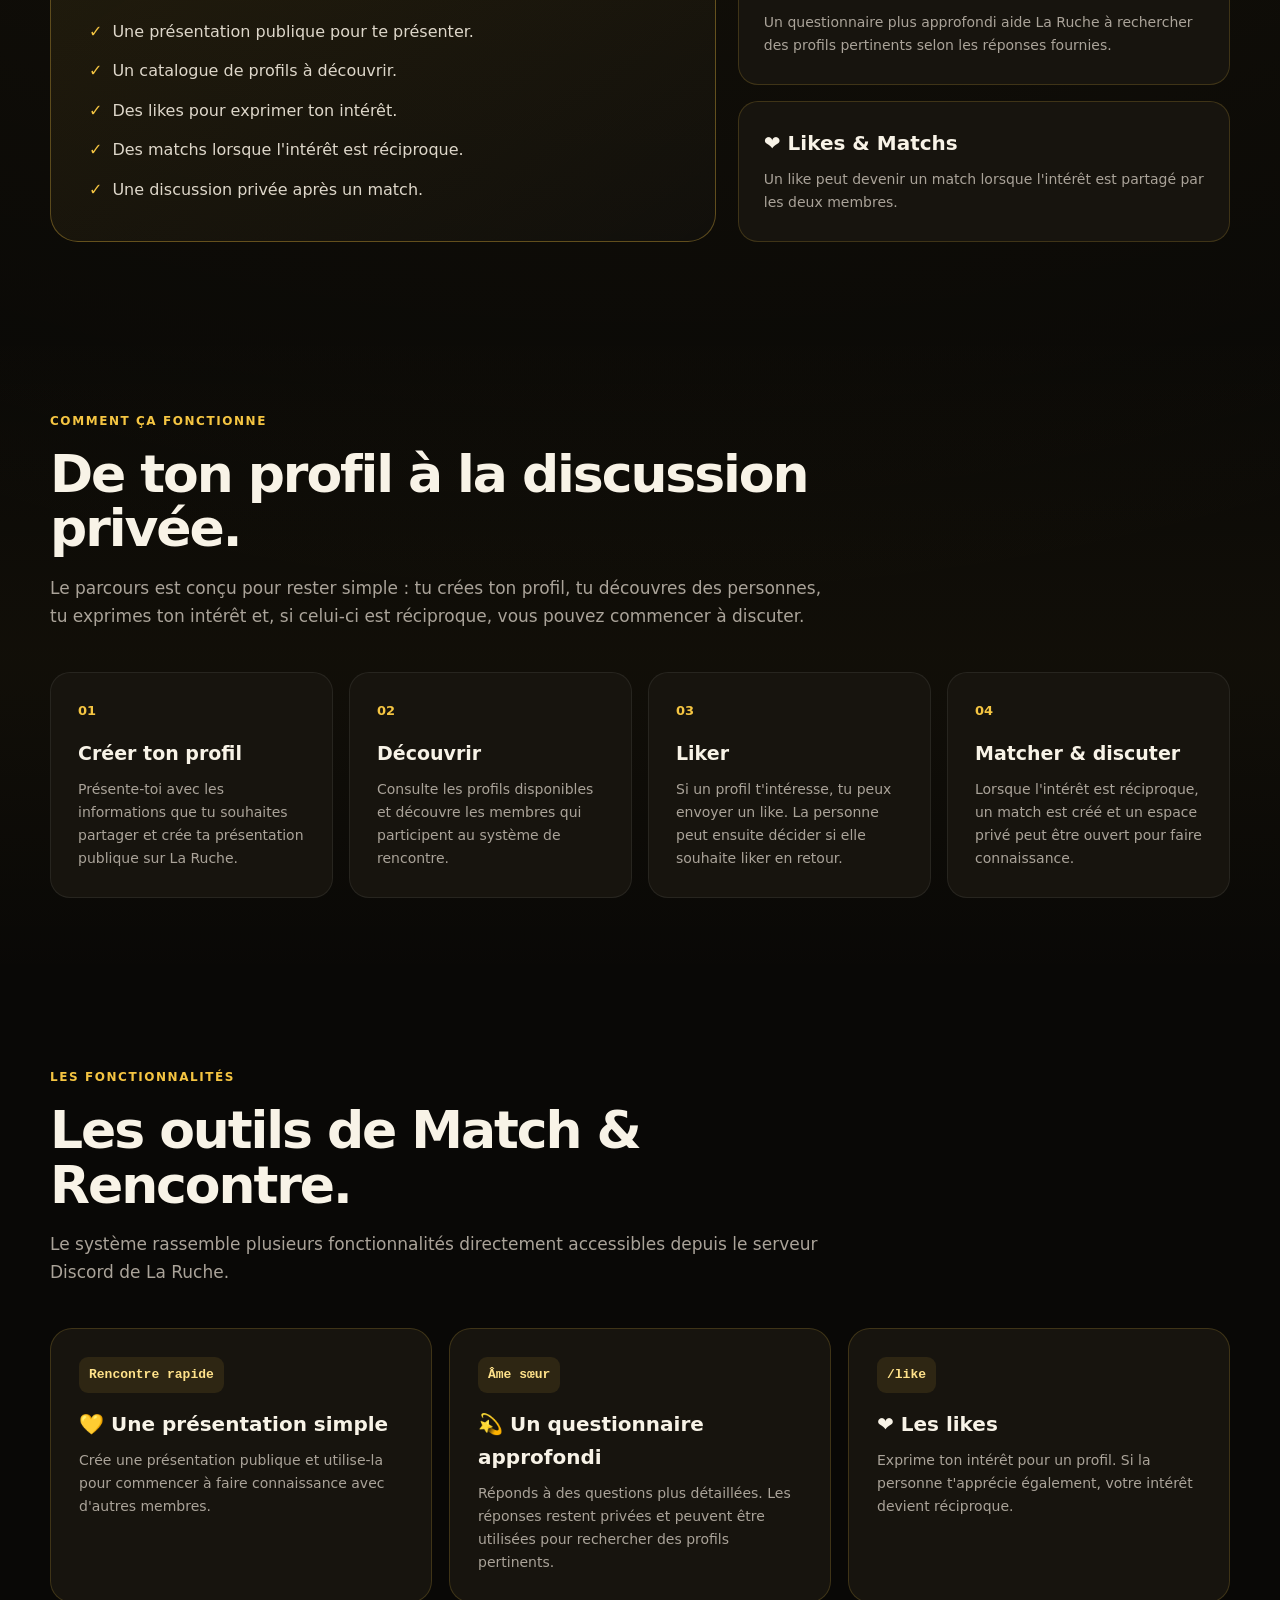
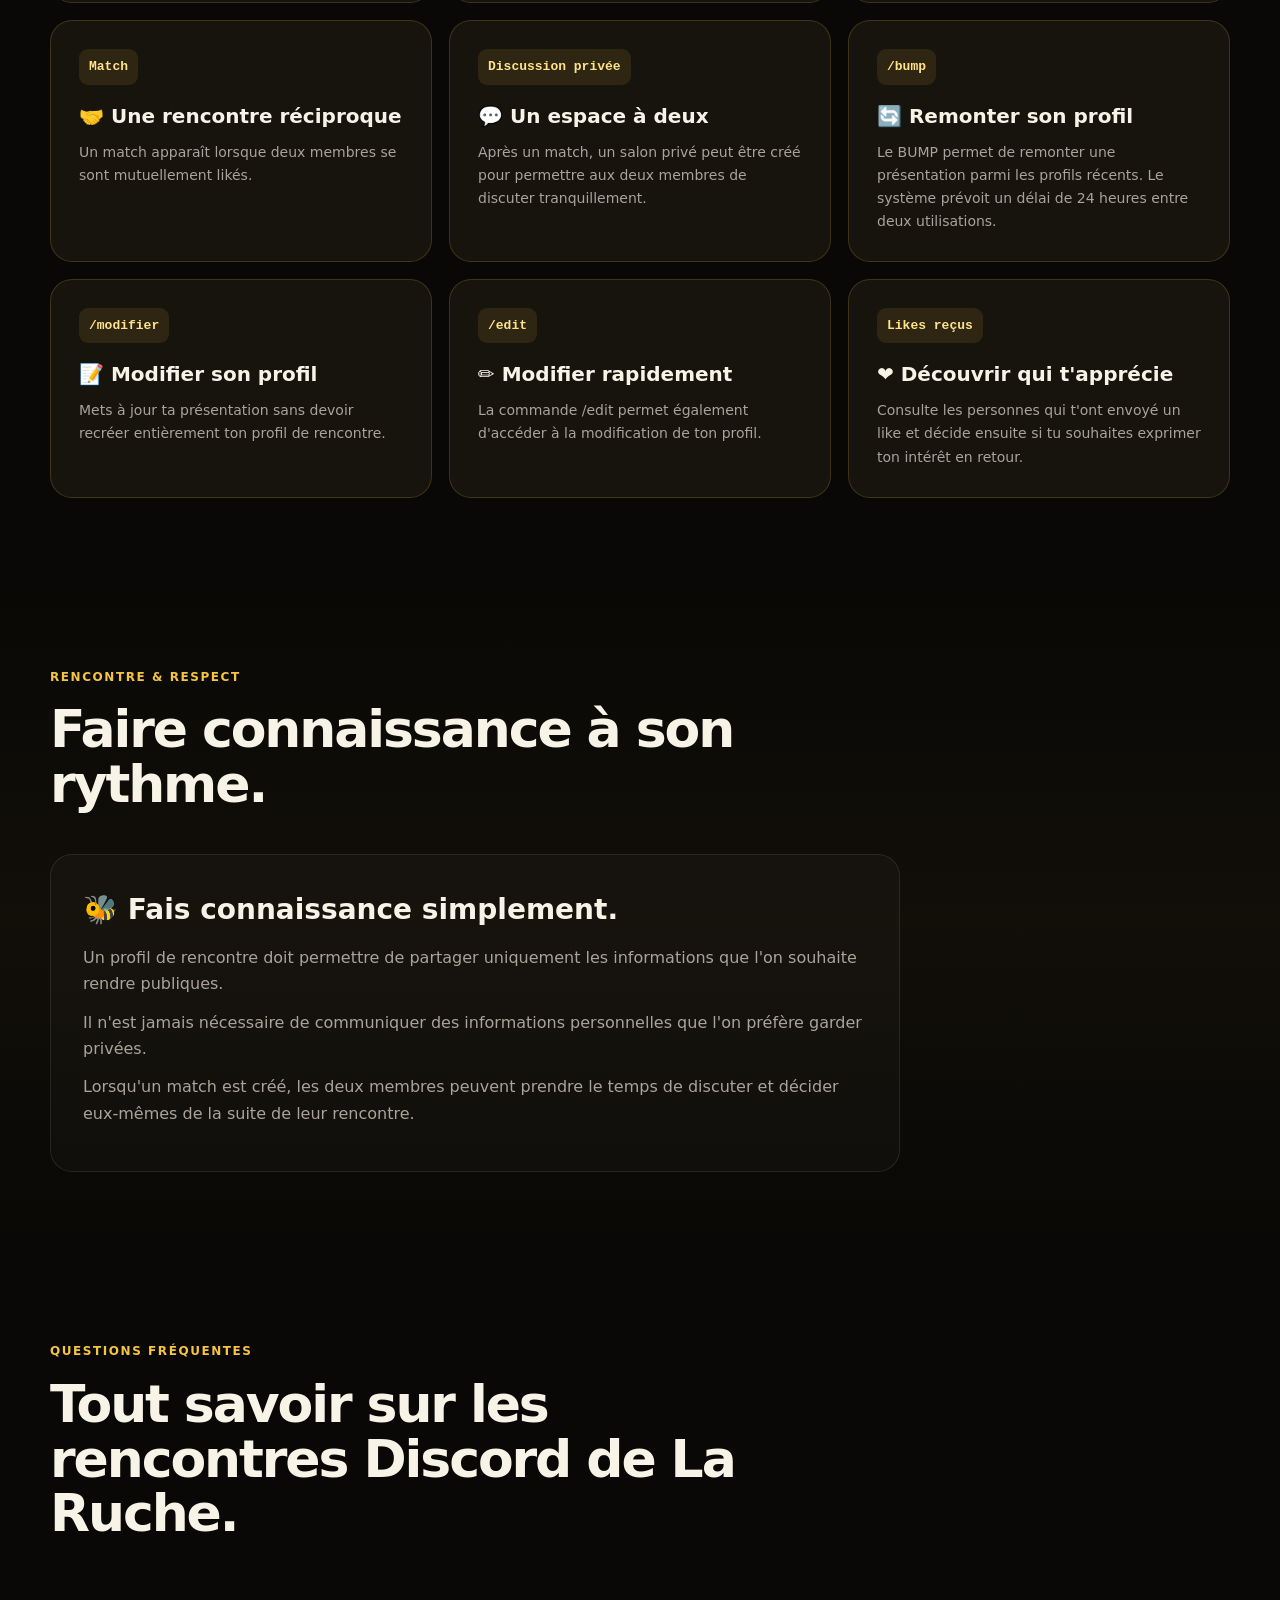
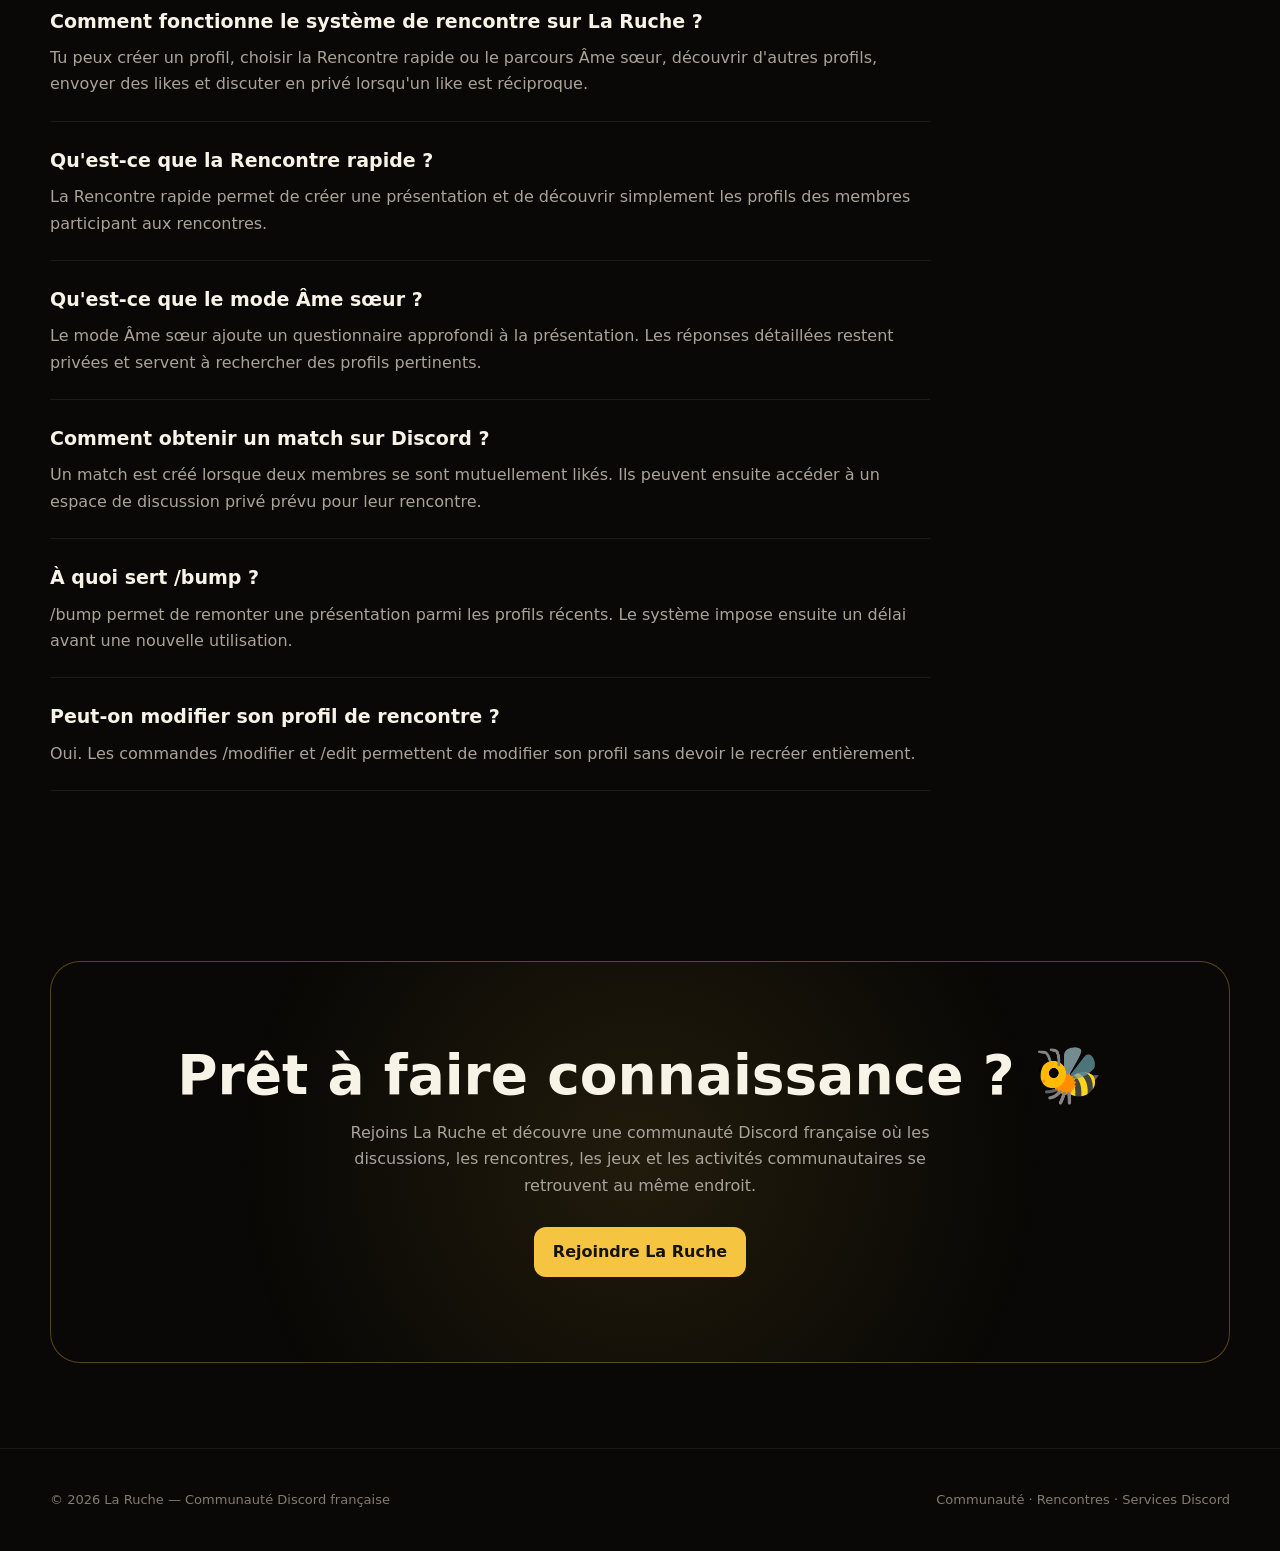
==== commit 5da6a6d1: "Update rencontres.html" ====
--- a/rencontres.html
+++ b/rencontres.html
@@ -1916,6 +1916,6 @@
 
   </script>
 
-
+<!-- Cloudflare Web Analytics --><script type='module' src='https://static.cloudflareinsights.com/beacon.min.js' data-cf-beacon='{"token": "5859d28ca7c747af93557f9a168c7e7b"}'></script><!-- End Cloudflare Web Analytics -->
 </body>
 </html>
